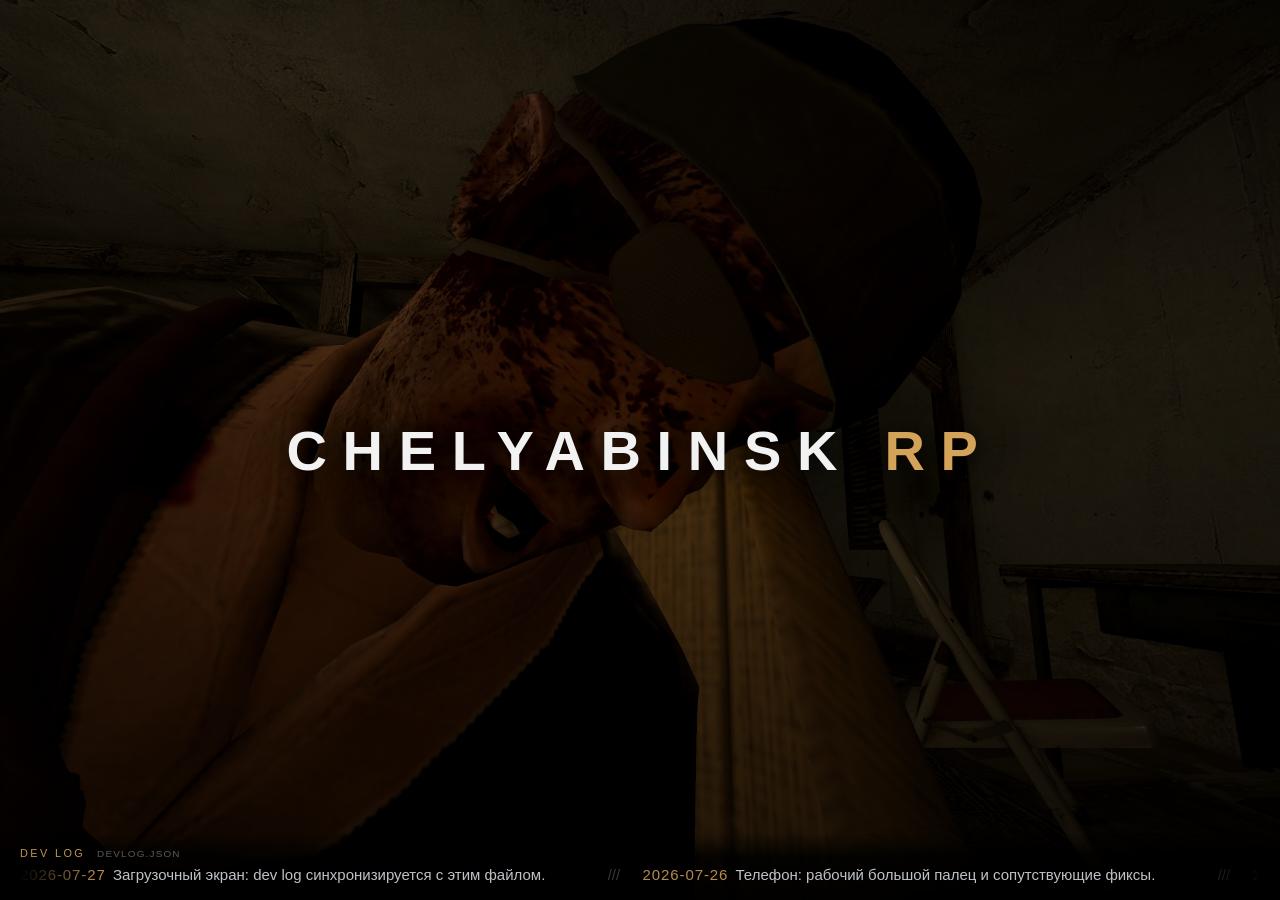
==== loading.html @ 8918dc1e "Add synced bottom dev log for loading screen" ====
<!DOCTYPE html>
<html lang="ru">
<head>
  <meta charset="UTF-8" />
  <meta name="viewport" content="width=device-width, initial-scale=1" />
  <title>Chelyabinsk RP</title>
  <style>
    * { margin: 0; padding: 0; box-sizing: border-box; }
    html, body {
      width: 100%;
      height: 100%;
      overflow: hidden;
      background: #000;
      user-select: none;
      -webkit-user-select: none;
      cursor: none;
      pointer-events: none;
    }
    a, button, input, textarea, select { display: none !important; }
    .loop {
      position: fixed;
      inset: 0;
      overflow: hidden;
      background: #000;
    }
    .loop img {
      position: absolute;
      inset: -6%;
      width: 112%;
      height: 112%;
      object-fit: cover;
      opacity: 0;
      transition: opacity 1.4s ease;
      animation: drift 24s ease-in-out infinite alternate;
      filter: brightness(0.72) contrast(1.06) saturate(0.9);
      pointer-events: none;
    }
    .loop img.on { opacity: 1; }
    @keyframes drift {
      from { transform: scale(1.05) translate(0, 0); }
      to { transform: scale(1.16) translate(-2%, -1.5%); }
    }
    .shade {
      position: fixed;
      inset: 0;
      pointer-events: none;
      background:
        radial-gradient(ellipse at center, rgba(0,0,0,0.15) 0%, rgba(0,0,0,0.55) 100%),
        linear-gradient(180deg, rgba(0,0,0,0.35), transparent 40%, rgba(0,0,0,0.4));
    }
    .title {
      position: fixed;
      left: 50%;
      top: 50%;
      transform: translate(-50%, -50%);
      z-index: 2;
      font-family: Arial, Helvetica, sans-serif;
      font-size: clamp(26px, 5vw, 56px);
      font-weight: 700;
      letter-spacing: 0.28em;
      color: rgba(255,255,255,0.95);
      text-transform: uppercase;
      text-align: center;
      text-shadow: 0 2px 28px rgba(0,0,0,0.85), 0 0 40px rgba(0,0,0,0.5);
      white-space: nowrap;
      pointer-events: none;
    }
    .title span { color: #d4a35a; }

    .egg {
      position: fixed;
      inset: 0;
      z-index: 10;
      display: none;
      background: #000;
      pointer-events: none;
    }
    .egg.show { display: block; }
    .egg img {
      position: absolute;
      left: 50%;
      top: 46%;
      transform: translate(-50%, -50%);
      width: min(72vw, 520px);
      height: auto;
      object-fit: contain;
      filter: none;
      animation: eggPulse 2.4s ease-in-out infinite;
    }
    @keyframes eggPulse {
      0%, 100% { opacity: 0.92; transform: translate(-50%, -50%) scale(1); }
      50% { opacity: 1; transform: translate(-50%, -50%) scale(1.03); }
    }
    .egg-caption {
      position: absolute;
      left: 50%;
      bottom: 14%;
      transform: translateX(-50%);
      width: 90%;
      text-align: center;
      font-family: Arial, Helvetica, sans-serif;
      font-size: clamp(16px, 3.2vw, 28px);
      font-weight: 700;
      letter-spacing: 0.08em;
      color: #fff;
      text-shadow: 0 2px 18px rgba(0,0,0,0.9);
    }

    .devlog {
      position: fixed;
      left: 0;
      right: 0;
      bottom: 0;
      z-index: 5;
      padding: 0.85rem 1.25rem 1rem;
      background: linear-gradient(180deg, transparent, rgba(0,0,0,0.82) 35%, rgba(0,0,0,0.92));
      pointer-events: none;
      opacity: 0;
      transition: opacity 0.6s ease;
    }
    .devlog.show { opacity: 1; }
    .devlog-head {
      display: flex;
      align-items: baseline;
      gap: 0.75rem;
      margin-bottom: 0.45rem;
      font-family: Arial, Helvetica, sans-serif;
      font-size: 0.68rem;
      letter-spacing: 0.22em;
      text-transform: uppercase;
      color: rgba(212, 163, 90, 0.9);
    }
    .devlog-head .sync {
      color: rgba(255,255,255,0.35);
      letter-spacing: 0.12em;
      font-size: 0.62rem;
    }
    .devlog-track {
      overflow: hidden;
      white-space: nowrap;
      mask-image: linear-gradient(90deg, transparent, #000 6%, #000 94%, transparent);
      -webkit-mask-image: linear-gradient(90deg, transparent, #000 6%, #000 94%, transparent);
    }
    .devlog-marquee {
      display: inline-block;
      white-space: nowrap;
      font-family: Arial, Helvetica, sans-serif;
      font-size: clamp(12px, 1.5vw, 15px);
      color: rgba(232, 237, 242, 0.82);
      animation: marquee 55s linear infinite;
    }
    .devlog-marquee .item {
      display: inline-block;
      margin-right: 2.5rem;
    }
    .devlog-marquee .date {
      color: rgba(212, 163, 90, 0.85);
      margin-right: 0.45rem;
      letter-spacing: 0.06em;
    }
    .devlog-marquee .sep {
      margin: 0 1.4rem;
      color: rgba(255,255,255,0.22);
    }
    @keyframes marquee {
      from { transform: translateX(0); }
      to { transform: translateX(-50%); }
    }
  </style>
</head>
<body>
  <div class="loop" id="loop">
    <img class="on" src="assets/bg/bg-01.jpg" alt="" draggable="false" />
    <img src="assets/bg/bg-02.jpg" alt="" draggable="false" />
    <img src="assets/bg/bg-03.jpg" alt="" draggable="false" />
    <img src="assets/bg/bg-04.jpg" alt="" draggable="false" />
    <img src="assets/bg/bg-05.jpg" alt="" draggable="false" />
    <img src="assets/bg/bg-06.jpg" alt="" draggable="false" />
    <img src="assets/bg/bg-07.jpg" alt="" draggable="false" />
    <img src="assets/bg/bg-08.jpg" alt="" draggable="false" />
    <img src="assets/bg/bg-09.jpg" alt="" draggable="false" />
    <img src="assets/bg/bg-10.jpg" alt="" draggable="false" />
    <img src="assets/bg/bg-11.jpg" alt="" draggable="false" />
    <img src="assets/bg/bg-12.jpg" alt="" draggable="false" />
  </div>
  <div class="shade" id="shade"></div>
  <div class="title" id="title">Chelyabinsk <span>RP</span></div>

  <div class="devlog" id="devlog">
    <div class="devlog-head">
      <span>Dev Log</span>
      <span class="sync" id="devlogSync">синхронизация…</span>
    </div>
    <div class="devlog-track">
      <div class="devlog-marquee" id="devlogMarquee"></div>
    </div>
  </div>

  <div class="egg" id="egg">
    <img src="assets/sanya.png" alt="" draggable="false" />
    <div class="egg-caption">Саня - Лох он же Xenon</div>
  </div>

  <script>
    (function () {
      var eggRoll = Math.random() < 0.01;
      if (eggRoll) {
        document.getElementById("egg").className = "egg show";
        document.getElementById("loop").style.display = "none";
        document.getElementById("shade").style.display = "none";
        document.getElementById("title").style.display = "none";
        document.getElementById("devlog").style.display = "none";
      } else {
        var imgs = document.querySelectorAll("#loop img");
        var i = 0;
        setInterval(function () {
          imgs[i].classList.remove("on");
          i = (i + 1) % imgs.length;
          imgs[i].classList.add("on");
        }, 6000);
        loadDevLog();
      }

      function esc(s) {
        return String(s || "")
          .replace(/&/g, "&amp;")
          .replace(/</g, "&lt;")
          .replace(/>/g, "&gt;")
          .replace(/"/g, "&quot;");
      }

      function renderEntries(entries, sourceLabel) {
        var el = document.getElementById("devlogMarquee");
        var sync = document.getElementById("devlogSync");
        var box = document.getElementById("devlog");
        if (!entries || !entries.length) {
          sync.textContent = "нет записей";
          return;
        }
        var html = "";
        for (var n = 0; n < 2; n++) {
          for (var j = 0; j < entries.length; j++) {
            var e = entries[j];
            html += '<span class="item"><span class="date">' + esc(e.date) + "</span>" + esc(e.text) + '</span><span class="sep">///</span>';
          }
        }
        el.innerHTML = html;
        sync.textContent = sourceLabel || "online";
        box.className = "devlog show";
      }

      function normalizeManual(data) {
        var out = [];
        var list = (data && data.entries) || [];
        for (var i = 0; i < list.length; i++) {
          if (!list[i] || !list[i].text) continue;
          out.push({ date: list[i].date || "", text: list[i].text });
        }
        return out;
      }

      function normalizeCommits(commits) {
        var out = [];
        for (var i = 0; i < (commits || []).length; i++) {
          var c = commits[i];
          if (!c || !c.commit) continue;
          var msg = (c.commit.message || "").split("\n")[0].trim();
          if (!msg) continue;
          if (/^merge /i.test(msg)) continue;
          var date = "";
          if (c.commit.author && c.commit.author.date) {
            date = String(c.commit.author.date).slice(0, 10);
          }
          out.push({ date: date, text: msg });
        }
        return out;
      }

      function mergeUnique(primary, secondary, max) {
        var seen = {};
        var out = [];
        function add(arr) {
          for (var i = 0; i < arr.length; i++) {
            var key = (arr[i].date + "|" + arr[i].text).toLowerCase();
            if (seen[key]) continue;
            seen[key] = 1;
            out.push(arr[i]);
            if (out.length >= max) return;
          }
        }
        add(primary);
        add(secondary);
        return out;
      }

      function loadDevLog() {
        var bust = "?t=" + Date.now();
        var manualP = fetch("devlog.json" + bust, { cache: "no-store" })
          .then(function (r) { return r.ok ? r.json() : null; })
          .catch(function () { return null; });

        var commitsP = fetch("https://api.github.com/repos/eutyuganov-droid/GAGAGA/commits?per_page=12", {
          headers: { Accept: "application/vnd.github+json" }
        })
          .then(function (r) { return r.ok ? r.json() : []; })
          .catch(function () { return []; });

        Promise.all([manualP, commitsP]).then(function (res) {
          var manual = normalizeManual(res[0]);
          var commits = normalizeCommits(res[1]);
          var merged = mergeUnique(manual, commits, 16);
          var label = "devlog.json";
          if (manual.length && commits.length) label = "devlog.json + github";
          else if (commits.length && !manual.length) label = "github commits";
          renderEntries(merged, label);
        });
      }

      document.addEventListener("contextmenu", function (e) { e.preventDefault(); }, true);
      document.addEventListener("click", function (e) { e.preventDefault(); e.stopPropagation(); }, true);
      document.addEventListener("mousedown", function (e) { e.preventDefault(); }, true);
      document.addEventListener("keydown", function (e) { e.preventDefault(); }, true);

      window.GameDetails = function () {};
      window.SetFilesTotal = function () {};
      window.SetFilesNeeded = function () {};
      window.DownloadingFile = function () {};
      window.SetStatusChanged = function () {};
    })();
  </script>
</body>
</html>
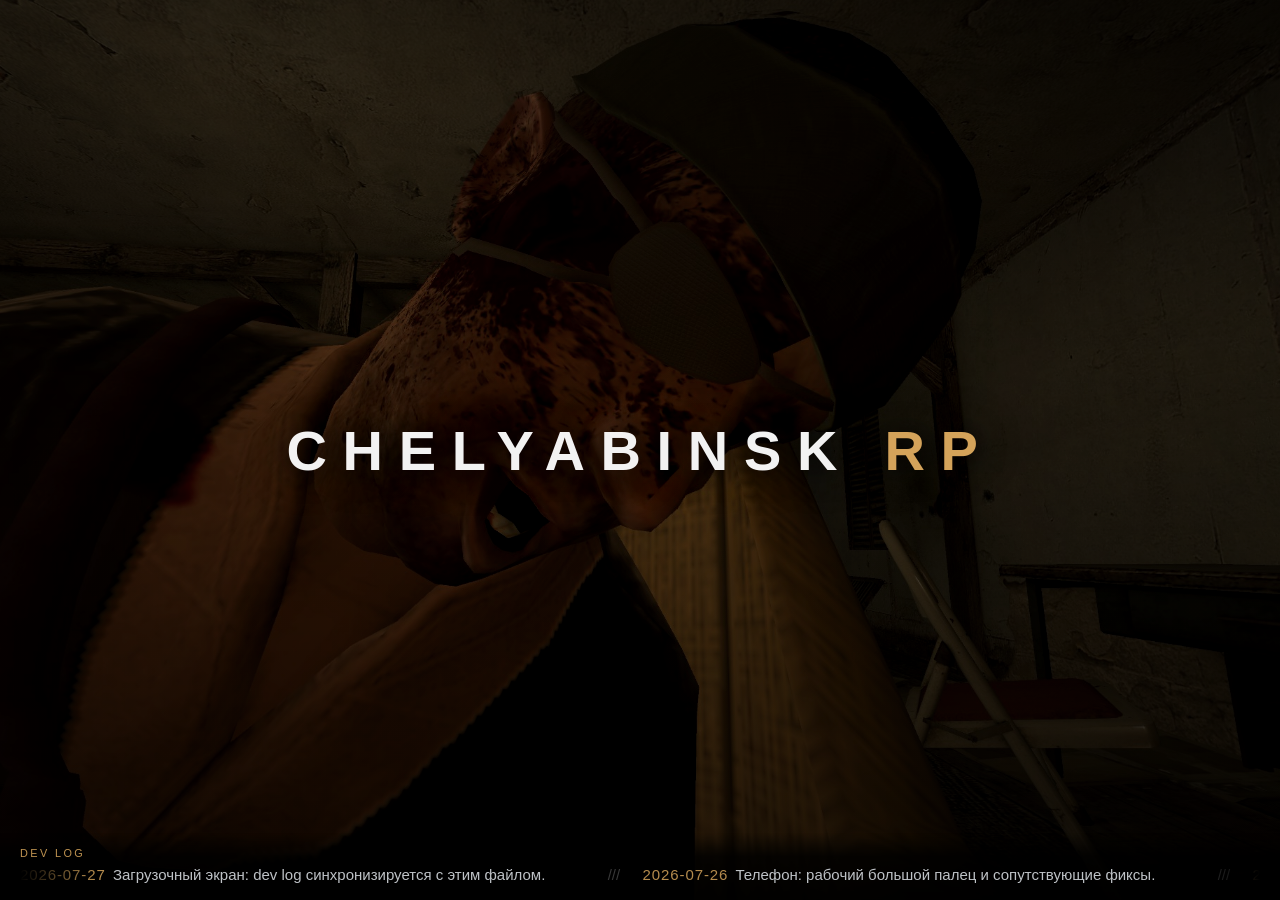
==== commit c37deb5d: "Hide dev log sync source label" ====
--- a/loading.html
+++ b/loading.html
@@ -129,11 +129,6 @@
       letter-spacing: 0.22em;
       text-transform: uppercase;
       color: rgba(212, 163, 90, 0.9);
-    }
-    .devlog-head .sync {
-      color: rgba(255,255,255,0.35);
-      letter-spacing: 0.12em;
-      font-size: 0.62rem;
     }
     .devlog-track {
       overflow: hidden;
@@ -189,7 +184,6 @@
   <div class="devlog" id="devlog">
     <div class="devlog-head">
       <span>Dev Log</span>
-      <span class="sync" id="devlogSync">синхронизация…</span>
     </div>
     <div class="devlog-track">
       <div class="devlog-marquee" id="devlogMarquee"></div>
@@ -229,14 +223,10 @@
           .replace(/"/g, "&quot;");
       }
 
-      function renderEntries(entries, sourceLabel) {
+      function renderEntries(entries) {
         var el = document.getElementById("devlogMarquee");
-        var sync = document.getElementById("devlogSync");
         var box = document.getElementById("devlog");
-        if (!entries || !entries.length) {
-          sync.textContent = "нет записей";
-          return;
-        }
+        if (!entries || !entries.length) return;
         var html = "";
         for (var n = 0; n < 2; n++) {
           for (var j = 0; j < entries.length; j++) {
@@ -245,7 +235,6 @@
           }
         }
         el.innerHTML = html;
-        sync.textContent = sourceLabel || "online";
         box.className = "devlog show";
       }
 
@@ -309,10 +298,7 @@
           var manual = normalizeManual(res[0]);
           var commits = normalizeCommits(res[1]);
           var merged = mergeUnique(manual, commits, 16);
-          var label = "devlog.json";
-          if (manual.length && commits.length) label = "devlog.json + github";
-          else if (commits.length && !manual.length) label = "github commits";
-          renderEntries(merged, label);
+          renderEntries(merged);
         });
       }
 
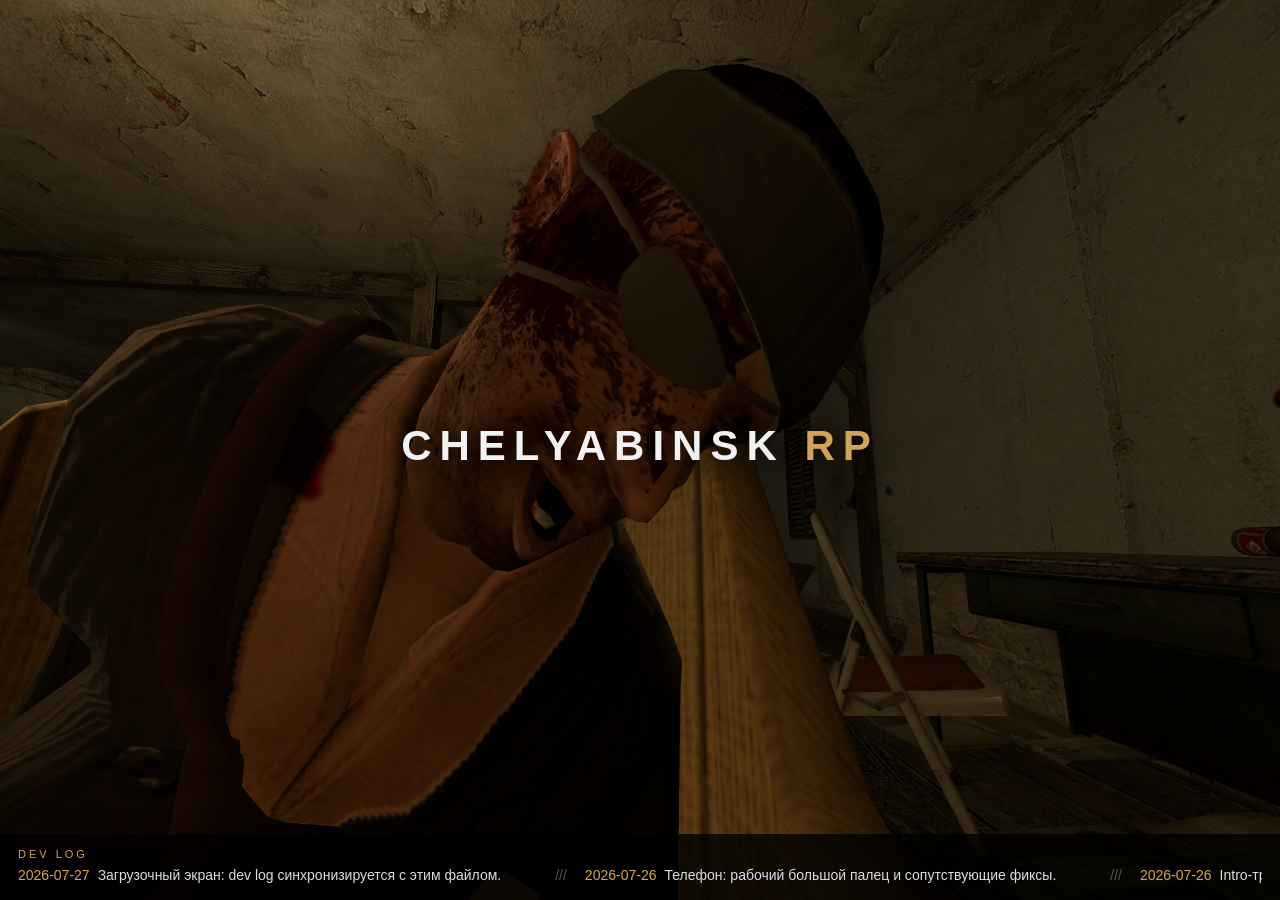
==== commit a39f8189: "Fix loading backgrounds for GMod browser compatibility" ====
--- a/loading.html
+++ b/loading.html
@@ -3,107 +3,91 @@
 <head>
   <meta charset="UTF-8" />
   <meta name="viewport" content="width=device-width, initial-scale=1" />
+  <base href="https://eutyuganov-droid.github.io/GAGAGA/" />
   <title>Chelyabinsk RP</title>
   <style>
-    * { margin: 0; padding: 0; box-sizing: border-box; }
+    * { margin: 0; padding: 0; }
     html, body {
       width: 100%;
       height: 100%;
       overflow: hidden;
       background: #000;
       user-select: none;
-      -webkit-user-select: none;
       cursor: none;
-      pointer-events: none;
-    }
-    a, button, input, textarea, select { display: none !important; }
+    }
     .loop {
       position: fixed;
-      inset: 0;
+      top: 0; left: 0; right: 0; bottom: 0;
       overflow: hidden;
       background: #000;
+      z-index: 0;
     }
     .loop img {
       position: absolute;
-      inset: -6%;
-      width: 112%;
-      height: 112%;
-      object-fit: cover;
+      top: 0;
+      left: 0;
+      width: 100%;
+      height: 100%;
+      border: 0;
       opacity: 0;
-      transition: opacity 1.4s ease;
-      animation: drift 24s ease-in-out infinite alternate;
-      filter: brightness(0.72) contrast(1.06) saturate(0.9);
-      pointer-events: none;
-    }
-    .loop img.on { opacity: 1; }
-    @keyframes drift {
-      from { transform: scale(1.05) translate(0, 0); }
-      to { transform: scale(1.16) translate(-2%, -1.5%); }
+      z-index: 1;
+    }
+    .loop img.on {
+      opacity: 1;
+      z-index: 2;
     }
     .shade {
       position: fixed;
-      inset: 0;
-      pointer-events: none;
-      background:
-        radial-gradient(ellipse at center, rgba(0,0,0,0.15) 0%, rgba(0,0,0,0.55) 100%),
-        linear-gradient(180deg, rgba(0,0,0,0.35), transparent 40%, rgba(0,0,0,0.4));
+      top: 0; left: 0; right: 0; bottom: 0;
+      z-index: 3;
+      background: rgba(0,0,0,0.35);
     }
     .title {
       position: fixed;
       left: 50%;
       top: 50%;
-      transform: translate(-50%, -50%);
-      z-index: 2;
-      font-family: Arial, Helvetica, sans-serif;
-      font-size: clamp(26px, 5vw, 56px);
+      margin-left: -280px;
+      margin-top: -28px;
+      width: 560px;
+      z-index: 4;
+      font-family: Arial, Helvetica, sans-serif;
+      font-size: 42px;
       font-weight: 700;
-      letter-spacing: 0.28em;
-      color: rgba(255,255,255,0.95);
+      letter-spacing: 8px;
+      color: #f2f2f2;
       text-transform: uppercase;
       text-align: center;
-      text-shadow: 0 2px 28px rgba(0,0,0,0.85), 0 0 40px rgba(0,0,0,0.5);
-      white-space: nowrap;
-      pointer-events: none;
+      text-shadow: 0 2px 24px #000;
     }
     .title span { color: #d4a35a; }
 
     .egg {
       position: fixed;
-      inset: 0;
-      z-index: 10;
+      top: 0; left: 0; right: 0; bottom: 0;
+      z-index: 20;
       display: none;
       background: #000;
-      pointer-events: none;
     }
     .egg.show { display: block; }
     .egg img {
       position: absolute;
       left: 50%;
-      top: 46%;
-      transform: translate(-50%, -50%);
-      width: min(72vw, 520px);
-      height: auto;
-      object-fit: contain;
-      filter: none;
-      animation: eggPulse 2.4s ease-in-out infinite;
-    }
-    @keyframes eggPulse {
-      0%, 100% { opacity: 0.92; transform: translate(-50%, -50%) scale(1); }
-      50% { opacity: 1; transform: translate(-50%, -50%) scale(1.03); }
+      top: 42%;
+      width: 420px;
+      margin-left: -210px;
+      margin-top: -210px;
     }
     .egg-caption {
       position: absolute;
-      left: 50%;
+      left: 0;
+      right: 0;
       bottom: 14%;
-      transform: translateX(-50%);
-      width: 90%;
       text-align: center;
       font-family: Arial, Helvetica, sans-serif;
-      font-size: clamp(16px, 3.2vw, 28px);
+      font-size: 24px;
       font-weight: 700;
-      letter-spacing: 0.08em;
       color: #fff;
-      text-shadow: 0 2px 18px rgba(0,0,0,0.9);
+      text-shadow: 0 2px 18px #000;
     }
 
     .devlog {
@@ -112,92 +96,76 @@
       right: 0;
       bottom: 0;
       z-index: 5;
-      padding: 0.85rem 1.25rem 1rem;
-      background: linear-gradient(180deg, transparent, rgba(0,0,0,0.82) 35%, rgba(0,0,0,0.92));
-      pointer-events: none;
-      opacity: 0;
-      transition: opacity 0.6s ease;
-    }
-    .devlog.show { opacity: 1; }
+      padding: 14px 18px 16px;
+      background: rgba(0,0,0,0.78);
+      display: none;
+    }
+    .devlog.show { display: block; }
     .devlog-head {
-      display: flex;
-      align-items: baseline;
-      gap: 0.75rem;
-      margin-bottom: 0.45rem;
-      font-family: Arial, Helvetica, sans-serif;
-      font-size: 0.68rem;
-      letter-spacing: 0.22em;
+      margin-bottom: 6px;
+      font-family: Arial, Helvetica, sans-serif;
+      font-size: 11px;
+      letter-spacing: 3px;
       text-transform: uppercase;
-      color: rgba(212, 163, 90, 0.9);
+      color: #d4a35a;
     }
     .devlog-track {
       overflow: hidden;
       white-space: nowrap;
-      mask-image: linear-gradient(90deg, transparent, #000 6%, #000 94%, transparent);
-      -webkit-mask-image: linear-gradient(90deg, transparent, #000 6%, #000 94%, transparent);
+      width: 100%;
     }
     .devlog-marquee {
       display: inline-block;
       white-space: nowrap;
       font-family: Arial, Helvetica, sans-serif;
-      font-size: clamp(12px, 1.5vw, 15px);
-      color: rgba(232, 237, 242, 0.82);
+      font-size: 14px;
+      color: #d8dde3;
       animation: marquee 55s linear infinite;
     }
-    .devlog-marquee .item {
-      display: inline-block;
-      margin-right: 2.5rem;
-    }
-    .devlog-marquee .date {
-      color: rgba(212, 163, 90, 0.85);
-      margin-right: 0.45rem;
-      letter-spacing: 0.06em;
-    }
-    .devlog-marquee .sep {
-      margin: 0 1.4rem;
-      color: rgba(255,255,255,0.22);
-    }
+    .devlog-marquee .item { display: inline-block; margin-right: 36px; }
+    .devlog-marquee .date { color: #d4a35a; margin-right: 8px; }
+    .devlog-marquee .sep { margin: 0 18px; color: #555; }
     @keyframes marquee {
-      from { transform: translateX(0); }
-      to { transform: translateX(-50%); }
+      from { margin-left: 0; }
+      to { margin-left: -50%; }
     }
   </style>
 </head>
 <body>
   <div class="loop" id="loop">
-    <img class="on" src="assets/bg/bg-01.jpg" alt="" draggable="false" />
-    <img src="assets/bg/bg-02.jpg" alt="" draggable="false" />
-    <img src="assets/bg/bg-03.jpg" alt="" draggable="false" />
-    <img src="assets/bg/bg-04.jpg" alt="" draggable="false" />
-    <img src="assets/bg/bg-05.jpg" alt="" draggable="false" />
-    <img src="assets/bg/bg-06.jpg" alt="" draggable="false" />
-    <img src="assets/bg/bg-07.jpg" alt="" draggable="false" />
-    <img src="assets/bg/bg-08.jpg" alt="" draggable="false" />
-    <img src="assets/bg/bg-09.jpg" alt="" draggable="false" />
-    <img src="assets/bg/bg-10.jpg" alt="" draggable="false" />
-    <img src="assets/bg/bg-11.jpg" alt="" draggable="false" />
-    <img src="assets/bg/bg-12.jpg" alt="" draggable="false" />
+    <img class="on" id="bg0" src="https://eutyuganov-droid.github.io/GAGAGA/assets/bg/bg-01.jpg" alt="" />
+    <img id="bg1" src="https://eutyuganov-droid.github.io/GAGAGA/assets/bg/bg-02.jpg" alt="" />
+    <img id="bg2" src="https://eutyuganov-droid.github.io/GAGAGA/assets/bg/bg-03.jpg" alt="" />
+    <img id="bg3" src="https://eutyuganov-droid.github.io/GAGAGA/assets/bg/bg-04.jpg" alt="" />
+    <img id="bg4" src="https://eutyuganov-droid.github.io/GAGAGA/assets/bg/bg-05.jpg" alt="" />
+    <img id="bg5" src="https://eutyuganov-droid.github.io/GAGAGA/assets/bg/bg-06.jpg" alt="" />
+    <img id="bg6" src="https://eutyuganov-droid.github.io/GAGAGA/assets/bg/bg-07.jpg" alt="" />
+    <img id="bg7" src="https://eutyuganov-droid.github.io/GAGAGA/assets/bg/bg-08.jpg" alt="" />
+    <img id="bg8" src="https://eutyuganov-droid.github.io/GAGAGA/assets/bg/bg-09.jpg" alt="" />
+    <img id="bg9" src="https://eutyuganov-droid.github.io/GAGAGA/assets/bg/bg-10.jpg" alt="" />
+    <img id="bg10" src="https://eutyuganov-droid.github.io/GAGAGA/assets/bg/bg-11.jpg" alt="" />
+    <img id="bg11" src="https://eutyuganov-droid.github.io/GAGAGA/assets/bg/bg-12.jpg" alt="" />
   </div>
   <div class="shade" id="shade"></div>
   <div class="title" id="title">Chelyabinsk <span>RP</span></div>
 
   <div class="devlog" id="devlog">
-    <div class="devlog-head">
-      <span>Dev Log</span>
-    </div>
+    <div class="devlog-head">Dev Log</div>
     <div class="devlog-track">
       <div class="devlog-marquee" id="devlogMarquee"></div>
     </div>
   </div>
 
   <div class="egg" id="egg">
-    <img src="assets/sanya.png" alt="" draggable="false" />
+    <img src="https://eutyuganov-droid.github.io/GAGAGA/assets/sanya.png" alt="" />
     <div class="egg-caption">Саня - Лох он же Xenon</div>
   </div>
 
   <script>
     (function () {
+      var BASE = "https://eutyuganov-droid.github.io/GAGAGA/";
       var eggRoll = Math.random() < 0.01;
+
       if (eggRoll) {
         document.getElementById("egg").className = "egg show";
         document.getElementById("loop").style.display = "none";
@@ -205,12 +173,16 @@
         document.getElementById("title").style.display = "none";
         document.getElementById("devlog").style.display = "none";
       } else {
-        var imgs = document.querySelectorAll("#loop img");
+        var imgs = document.getElementById("loop").getElementsByTagName("img");
         var i = 0;
+        // force first visible even if CSS class fails
+        imgs[0].style.opacity = "1";
         setInterval(function () {
-          imgs[i].classList.remove("on");
+          imgs[i].className = "";
+          imgs[i].style.opacity = "0";
           i = (i + 1) % imgs.length;
-          imgs[i].classList.add("on");
+          imgs[i].className = "on";
+          imgs[i].style.opacity = "1";
         }, 6000);
         loadDevLog();
       }
@@ -228,9 +200,10 @@
         var box = document.getElementById("devlog");
         if (!entries || !entries.length) return;
         var html = "";
-        for (var n = 0; n < 2; n++) {
-          for (var j = 0; j < entries.length; j++) {
-            var e = entries[j];
+        var n, j, e;
+        for (n = 0; n < 2; n++) {
+          for (j = 0; j < entries.length; j++) {
+            e = entries[j];
             html += '<span class="item"><span class="date">' + esc(e.date) + "</span>" + esc(e.text) + '</span><span class="sep">///</span>';
           }
         }
@@ -241,7 +214,8 @@
       function normalizeManual(data) {
         var out = [];
         var list = (data && data.entries) || [];
-        for (var i = 0; i < list.length; i++) {
+        var i;
+        for (i = 0; i < list.length; i++) {
           if (!list[i] || !list[i].text) continue;
           out.push({ date: list[i].date || "", text: list[i].text });
         }
@@ -250,16 +224,15 @@
 
       function normalizeCommits(commits) {
         var out = [];
-        for (var i = 0; i < (commits || []).length; i++) {
-          var c = commits[i];
+        var i, c, msg, date;
+        for (i = 0; i < (commits || []).length; i++) {
+          c = commits[i];
           if (!c || !c.commit) continue;
-          var msg = (c.commit.message || "").split("\n")[0].trim();
+          msg = (c.commit.message || "").split("\n")[0].trim();
           if (!msg) continue;
           if (/^merge /i.test(msg)) continue;
-          var date = "";
-          if (c.commit.author && c.commit.author.date) {
-            date = String(c.commit.author.date).slice(0, 10);
-          }
+          date = "";
+          if (c.commit.author && c.commit.author.date) date = String(c.commit.author.date).slice(0, 10);
           out.push({ date: date, text: msg });
         }
         return out;
@@ -269,8 +242,9 @@
         var seen = {};
         var out = [];
         function add(arr) {
-          for (var i = 0; i < arr.length; i++) {
-            var key = (arr[i].date + "|" + arr[i].text).toLowerCase();
+          var i, key;
+          for (i = 0; i < arr.length; i++) {
+            key = (arr[i].date + "|" + arr[i].text).toLowerCase();
             if (seen[key]) continue;
             seen[key] = 1;
             out.push(arr[i]);
@@ -283,29 +257,17 @@
       }
 
       function loadDevLog() {
-        var bust = "?t=" + Date.now();
-        var manualP = fetch("devlog.json" + bust, { cache: "no-store" })
+        var bust = "?t=" + (new Date()).getTime();
+        var manualP = fetch(BASE + "devlog.json" + bust)
           .then(function (r) { return r.ok ? r.json() : null; })
           .catch(function () { return null; });
-
-        var commitsP = fetch("https://api.github.com/repos/eutyuganov-droid/GAGAGA/commits?per_page=12", {
-          headers: { Accept: "application/vnd.github+json" }
-        })
+        var commitsP = fetch("https://api.github.com/repos/eutyuganov-droid/GAGAGA/commits?per_page=12")
           .then(function (r) { return r.ok ? r.json() : []; })
           .catch(function () { return []; });
-
         Promise.all([manualP, commitsP]).then(function (res) {
-          var manual = normalizeManual(res[0]);
-          var commits = normalizeCommits(res[1]);
-          var merged = mergeUnique(manual, commits, 16);
-          renderEntries(merged);
+          renderEntries(mergeUnique(normalizeManual(res[0]), normalizeCommits(res[1]), 16));
         });
       }
-
-      document.addEventListener("contextmenu", function (e) { e.preventDefault(); }, true);
-      document.addEventListener("click", function (e) { e.preventDefault(); e.stopPropagation(); }, true);
-      document.addEventListener("mousedown", function (e) { e.preventDefault(); }, true);
-      document.addEventListener("keydown", function (e) { e.preventDefault(); }, true);
 
       window.GameDetails = function () {};
       window.SetFilesTotal = function () {};
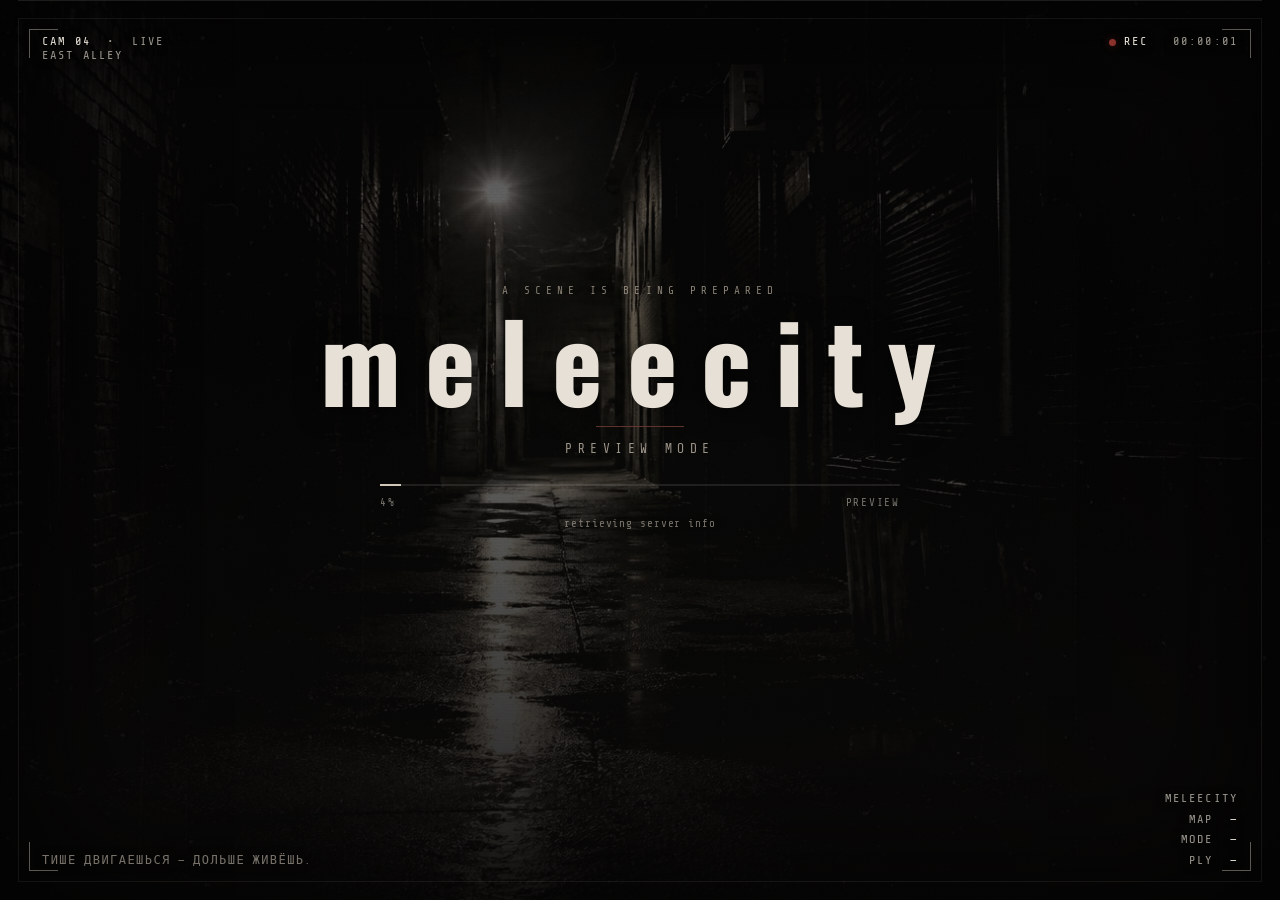
==== commit 95f51214: "Replace Chelyabinsk RP pages with a muted Manhunt-style meleecity loading screen." ====
--- a/loading.html
+++ b/loading.html
@@ -1,279 +1,550 @@
 <!DOCTYPE html>
 <html lang="ru">
 <head>
-  <meta charset="UTF-8" />
-  <meta name="viewport" content="width=device-width, initial-scale=1" />
-  <base href="https://eutyuganov-droid.github.io/GAGAGA/" />
-  <title>Chelyabinsk RP</title>
+  <meta charset="utf-8">
+  <meta name="viewport" content="width=device-width, initial-scale=1">
+  <title>meleecity</title>
   <style>
-    * { margin: 0; padding: 0; }
+    @font-face {
+      font-family: "Oswald";
+      src: url("assets/fonts/oswald-500.woff2") format("woff2");
+      font-weight: 500;
+      font-style: normal;
+      font-display: swap;
+    }
+    @font-face {
+      font-family: "Oswald";
+      src: url("assets/fonts/oswald-700.woff2") format("woff2");
+      font-weight: 700;
+      font-style: normal;
+      font-display: swap;
+    }
+    @font-face {
+      font-family: "Share Tech Mono";
+      src: url("assets/fonts/share-tech-mono.woff2") format("woff2");
+      font-weight: 400;
+      font-style: normal;
+      font-display: swap;
+    }
+
     html, body {
       width: 100%;
       height: 100%;
+      margin: 0;
       overflow: hidden;
-      background: #000;
+      background: #070706;
+      color: #d6cec3;
+      font-family: "Share Tech Mono", Consolas, monospace;
       user-select: none;
-      cursor: none;
-    }
-    .loop {
+      cursor: default;
+    }
+
+    .stage {
       position: fixed;
-      top: 0; left: 0; right: 0; bottom: 0;
+      inset: 0;
       overflow: hidden;
-      background: #000;
-      z-index: 0;
-    }
-    .loop img {
+      background: #070706;
+    }
+
+    .stage.is-glitch {
+      transform: translate(2px, -1px);
+    }
+
+    .slide {
       position: absolute;
-      top: 0;
-      left: 0;
-      width: 100%;
+      inset: -4%;
+      width: 108%;
+      height: 108%;
+      background-size: cover;
+      background-position: center;
+      opacity: 0;
+      filter: grayscale(0.38) contrast(1.12) brightness(0.52) saturate(0.55);
+      transform: scale(1.04);
+      transition: opacity 1.8s ease;
+    }
+
+    .slide.is-on {
+      opacity: 1;
+      animation: ken 22s ease-in-out infinite alternate;
+    }
+
+    @keyframes ken {
+      from { transform: scale(1.04) translate(0, 0); }
+      to { transform: scale(1.12) translate(-1.4%, -0.8%); }
+    }
+
+    .grade,
+    .concrete,
+    .grain,
+    .scratches,
+    .scan,
+    .vignette,
+    .frame {
+      position: absolute;
+      inset: 0;
+      pointer-events: none;
+    }
+
+    .grade {
+      background:
+        linear-gradient(180deg, rgba(8, 7, 6, 0.42) 0%, rgba(8, 7, 6, 0.08) 38%, rgba(8, 7, 6, 0.78) 100%),
+        linear-gradient(90deg, rgba(10, 9, 8, 0.35) 0%, transparent 22%, transparent 78%, rgba(10, 9, 8, 0.35) 100%),
+        radial-gradient(ellipse at center, rgba(48, 58, 44, 0.08), transparent 58%);
+      z-index: 2;
+    }
+
+    .concrete {
+      z-index: 3;
+      background: url("assets/fx/concrete.jpg") center / cover no-repeat;
+      opacity: 0.14;
+      mix-blend-mode: multiply;
+    }
+
+    .grain {
+      z-index: 4;
+      background: url("assets/fx/grain.jpg") repeat;
+      background-size: 380px 380px;
+      opacity: 0.16;
+      mix-blend-mode: overlay;
+      animation: grain 0.32s steps(2) infinite;
+    }
+
+    .scratches {
+      z-index: 5;
+      background: url("assets/fx/scratches.jpg") center / cover no-repeat;
+      opacity: 0.11;
+      mix-blend-mode: screen;
+    }
+
+    .scan {
+      z-index: 6;
+      background: repeating-linear-gradient(
+        to bottom,
+        rgba(0, 0, 0, 0) 0,
+        rgba(0, 0, 0, 0) 2px,
+        rgba(0, 0, 0, 0.16) 3px
+      );
+      opacity: 0.28;
+    }
+
+    .vignette {
+      z-index: 7;
+      box-shadow: inset 0 0 140px 36px rgba(0, 0, 0, 0.72);
+    }
+
+    .frame {
+      z-index: 8;
+      border: 1px solid rgba(210, 200, 185, 0.08);
+      margin: 18px;
+      width: auto;
+      height: auto;
+    }
+
+    .frame:before,
+    .frame:after,
+    .corners:before,
+    .corners:after {
+      content: "";
+      position: absolute;
+      width: 28px;
+      height: 28px;
+      border-color: rgba(214, 206, 195, 0.42);
+      border-style: solid;
+    }
+
+    .frame:before { top: 10px; left: 10px; border-width: 1px 0 0 1px; }
+    .frame:after { top: 10px; right: 10px; border-width: 1px 1px 0 0; }
+    .corners:before { bottom: 10px; left: 10px; border-width: 0 0 1px 1px; }
+    .corners:after { bottom: 10px; right: 10px; border-width: 0 1px 1px 0; }
+
+    .corners {
+      position: absolute;
+      inset: 0;
+      pointer-events: none;
+    }
+
+    .sweep {
+      position: absolute;
+      left: 18px;
+      right: 18px;
+      height: 1px;
+      background: rgba(214, 206, 195, 0.12);
+      z-index: 9;
+      pointer-events: none;
+      animation: sweep 7.5s linear infinite;
+    }
+
+    @keyframes sweep {
+      from { top: 18px; opacity: 0; }
+      8% { opacity: 0.55; }
+      92% { opacity: 0.18; }
+      to { top: calc(100% - 18px); opacity: 0; }
+    }
+
+    @keyframes grain {
+      from { background-position: 0 0; }
+      to { background-position: 12px -8px; }
+    }
+
+    .hud {
+      position: relative;
+      z-index: 12;
       height: 100%;
-      border: 0;
-      opacity: 0;
-      z-index: 1;
-    }
-    .loop img.on {
-      opacity: 1;
-      z-index: 2;
-    }
-    .shade {
-      position: fixed;
-      top: 0; left: 0; right: 0; bottom: 0;
-      z-index: 3;
-      background: rgba(0,0,0,0.35);
-    }
+      box-sizing: border-box;
+      padding: 34px 42px 30px;
+      display: flex;
+      flex-direction: column;
+      justify-content: space-between;
+    }
+
+    .top,
+    .bottom {
+      display: flex;
+      justify-content: space-between;
+      align-items: flex-start;
+      gap: 24px;
+    }
+
+    .cam-id,
+    .rec,
+    .meta,
+    .file,
+    .hint,
+    .status {
+      font-size: 12px;
+      letter-spacing: 0.18em;
+      text-transform: uppercase;
+      color: rgba(214, 206, 195, 0.72);
+      text-shadow: 0 1px 10px rgba(0, 0, 0, 0.85);
+    }
+
+    .cam-id strong,
+    .rec strong {
+      color: #ece6dc;
+      font-weight: 400;
+    }
+
+    .dot {
+      display: inline-block;
+      width: 7px;
+      height: 7px;
+      margin-right: 8px;
+      border-radius: 50%;
+      background: #8b322c;
+      box-shadow: 0 0 8px rgba(139, 50, 44, 0.45);
+      animation: pulse 1.8s ease-in-out infinite;
+      vertical-align: middle;
+    }
+
+    @keyframes pulse {
+      0%, 100% { opacity: 0.45; }
+      50% { opacity: 1; }
+    }
+
+    .center {
+      text-align: center;
+      margin-top: -4vh;
+    }
+
+    .kicker {
+      font-size: 11px;
+      letter-spacing: 0.46em;
+      text-transform: uppercase;
+      color: rgba(168, 158, 144, 0.8);
+      margin-bottom: 14px;
+    }
+
     .title {
-      position: fixed;
-      left: 50%;
-      top: 50%;
-      margin-left: -280px;
-      margin-top: -28px;
-      width: 560px;
-      z-index: 4;
-      font-family: Arial, Helvetica, sans-serif;
-      font-size: 42px;
+      font-family: "Oswald", "Arial Narrow", Arial, sans-serif;
       font-weight: 700;
-      letter-spacing: 8px;
-      color: #f2f2f2;
+      font-size: clamp(48px, 8.4vw, 118px);
+      line-height: 0.9;
+      letter-spacing: 0.22em;
+      text-transform: lowercase;
+      color: #e7e0d6;
+      text-shadow: 0 2px 28px rgba(0, 0, 0, 0.7);
+      margin: 0;
+    }
+
+    .rule {
+      width: 88px;
+      height: 1px;
+      margin: 18px auto 14px;
+      background: #6e3a34;
+      opacity: 0.85;
+    }
+
+    .sub {
+      font-size: 13px;
+      letter-spacing: 0.42em;
       text-transform: uppercase;
-      text-align: center;
-      text-shadow: 0 2px 24px #000;
-    }
-    .title span { color: #d4a35a; }
-
-    .egg {
-      position: fixed;
-      top: 0; left: 0; right: 0; bottom: 0;
-      z-index: 20;
-      display: none;
-      background: #000;
-    }
-    .egg.show { display: block; }
-    .egg img {
-      position: absolute;
-      left: 50%;
-      top: 42%;
-      width: 420px;
-      margin-left: -210px;
-      margin-top: -210px;
-    }
-    .egg-caption {
-      position: absolute;
-      left: 0;
-      right: 0;
-      bottom: 14%;
-      text-align: center;
-      font-family: Arial, Helvetica, sans-serif;
-      font-size: 24px;
-      font-weight: 700;
-      color: #fff;
-      text-shadow: 0 2px 18px #000;
-    }
-
-    .devlog {
-      position: fixed;
-      left: 0;
-      right: 0;
-      bottom: 0;
-      z-index: 5;
-      padding: 14px 18px 16px;
-      background: rgba(0,0,0,0.78);
-      display: none;
-    }
-    .devlog.show { display: block; }
-    .devlog-head {
-      margin-bottom: 6px;
-      font-family: Arial, Helvetica, sans-serif;
+      color: rgba(196, 186, 172, 0.78);
+    }
+
+    .load {
+      width: min(520px, 72vw);
+      margin: 28px auto 0;
+    }
+
+    .bar {
+      height: 2px;
+      background: rgba(214, 206, 195, 0.12);
+      overflow: hidden;
+    }
+
+    .bar > span {
+      display: block;
+      height: 100%;
+      width: 0;
+      background: #cfc6b8;
+      box-shadow: 0 0 12px rgba(207, 198, 184, 0.25);
+      transition: width 0.35s linear;
+    }
+
+    .load-row {
+      display: flex;
+      justify-content: space-between;
+      margin-top: 10px;
       font-size: 11px;
-      letter-spacing: 3px;
+      letter-spacing: 0.16em;
       text-transform: uppercase;
-      color: #d4a35a;
-    }
-    .devlog-track {
+      color: rgba(214, 206, 195, 0.55);
+    }
+
+    .file {
+      margin-top: 8px;
+      font-size: 11px;
+      letter-spacing: 0.08em;
+      text-transform: none;
+      color: rgba(168, 160, 148, 0.7);
+      white-space: nowrap;
       overflow: hidden;
-      white-space: nowrap;
-      width: 100%;
-    }
-    .devlog-marquee {
-      display: inline-block;
-      white-space: nowrap;
-      font-family: Arial, Helvetica, sans-serif;
-      font-size: 14px;
-      color: #d8dde3;
-      animation: marquee 55s linear infinite;
-    }
-    .devlog-marquee .item { display: inline-block; margin-right: 36px; }
-    .devlog-marquee .date { color: #d4a35a; margin-right: 8px; }
-    .devlog-marquee .sep { margin: 0 18px; color: #555; }
-    @keyframes marquee {
-      from { margin-left: 0; }
-      to { margin-left: -50%; }
+      text-overflow: ellipsis;
+    }
+
+    .bottom {
+      align-items: flex-end;
+    }
+
+    .hint {
+      max-width: 46%;
+      color: rgba(168, 160, 148, 0.7);
+      line-height: 1.55;
+      letter-spacing: 0.12em;
+    }
+
+    .meta {
+      text-align: right;
+      line-height: 1.7;
+    }
+
+    .meta b {
+      color: #ece6dc;
+      font-weight: 400;
+    }
+
+    @media (max-width: 720px) {
+      .hud { padding: 22px 18px; }
+      .title { letter-spacing: 0.12em; }
+      .hint { display: none; }
     }
   </style>
 </head>
 <body>
-  <div class="loop" id="loop">
-    <img class="on" id="bg0" src="https://eutyuganov-droid.github.io/GAGAGA/assets/bg/bg-01.jpg" alt="" />
-    <img id="bg1" src="https://eutyuganov-droid.github.io/GAGAGA/assets/bg/bg-02.jpg" alt="" />
-    <img id="bg2" src="https://eutyuganov-droid.github.io/GAGAGA/assets/bg/bg-03.jpg" alt="" />
-    <img id="bg3" src="https://eutyuganov-droid.github.io/GAGAGA/assets/bg/bg-04.jpg" alt="" />
-    <img id="bg4" src="https://eutyuganov-droid.github.io/GAGAGA/assets/bg/bg-05.jpg" alt="" />
-    <img id="bg5" src="https://eutyuganov-droid.github.io/GAGAGA/assets/bg/bg-06.jpg" alt="" />
-    <img id="bg6" src="https://eutyuganov-droid.github.io/GAGAGA/assets/bg/bg-07.jpg" alt="" />
-    <img id="bg7" src="https://eutyuganov-droid.github.io/GAGAGA/assets/bg/bg-08.jpg" alt="" />
-    <img id="bg8" src="https://eutyuganov-droid.github.io/GAGAGA/assets/bg/bg-09.jpg" alt="" />
-    <img id="bg9" src="https://eutyuganov-droid.github.io/GAGAGA/assets/bg/bg-10.jpg" alt="" />
-    <img id="bg10" src="https://eutyuganov-droid.github.io/GAGAGA/assets/bg/bg-11.jpg" alt="" />
-    <img id="bg11" src="https://eutyuganov-droid.github.io/GAGAGA/assets/bg/bg-12.jpg" alt="" />
+  <div class="stage" id="stage">
+    <div id="slides"></div>
+    <div class="grade"></div>
+    <div class="concrete"></div>
+    <div class="grain"></div>
+    <div class="scratches"></div>
+    <div class="scan"></div>
+    <div class="vignette"></div>
+    <div class="frame">
+      <div class="corners"></div>
+    </div>
+    <div class="sweep"></div>
   </div>
-  <div class="shade" id="shade"></div>
-  <div class="title" id="title">Chelyabinsk <span>RP</span></div>
-
-  <div class="devlog" id="devlog">
-    <div class="devlog-head">Dev Log</div>
-    <div class="devlog-track">
-      <div class="devlog-marquee" id="devlogMarquee"></div>
+
+  <div class="hud">
+    <div class="top">
+      <div class="cam-id">
+        <strong id="cam">CAM 04</strong> &nbsp;•&nbsp; LIVE<br>
+        <span id="zone">EAST ALLEY</span>
+      </div>
+      <div class="rec">
+        <span class="dot"></span><strong>REC</strong>
+        &nbsp;&nbsp;<span id="clock">00:00:00</span>
+      </div>
+    </div>
+
+    <div class="center">
+      <div class="kicker" id="kicker">a scene is being prepared</div>
+      <h1 class="title">meleecity</h1>
+      <div class="rule"></div>
+      <div class="sub" id="status">waiting for server</div>
+      <div class="load">
+        <div class="bar"><span id="fill"></span></div>
+        <div class="load-row">
+          <span id="pct">0%</span>
+          <span id="left">—</span>
+        </div>
+        <div class="file" id="file">retrieving server info</div>
+      </div>
+    </div>
+
+    <div class="bottom">
+      <div class="hint" id="hint">Тише двигаешься — дольше живёшь.</div>
+      <div class="meta">
+        <div id="server">meleecity</div>
+        <div>MAP &nbsp;<b id="map">—</b></div>
+        <div>MODE &nbsp;<b id="mode">—</b></div>
+        <div>PLY &nbsp;<b id="ply">—</b></div>
+      </div>
     </div>
   </div>
 
-  <div class="egg" id="egg">
-    <img src="https://eutyuganov-droid.github.io/GAGAGA/assets/sanya.png" alt="" />
-    <div class="egg-caption">Саня - Лох он же Xenon</div>
-  </div>
-
   <script>
     (function () {
-      var BASE = "https://eutyuganov-droid.github.io/GAGAGA/";
-      var eggRoll = Math.random() < 0.01;
-
-      if (eggRoll) {
-        document.getElementById("egg").className = "egg show";
-        document.getElementById("loop").style.display = "none";
-        document.getElementById("shade").style.display = "none";
-        document.getElementById("title").style.display = "none";
-        document.getElementById("devlog").style.display = "none";
-      } else {
-        var imgs = document.getElementById("loop").getElementsByTagName("img");
-        var i = 0;
-        // force first visible even if CSS class fails
-        imgs[0].style.opacity = "1";
-        setInterval(function () {
-          imgs[i].className = "";
-          imgs[i].style.opacity = "0";
-          i = (i + 1) % imgs.length;
-          imgs[i].className = "on";
-          imgs[i].style.opacity = "1";
-        }, 6000);
-        loadDevLog();
+      var SCENES = [
+        { src: "assets/bg/01-alley.jpg", cam: "CAM 04", zone: "EAST ALLEY" },
+        { src: "assets/bg/02-warehouse.jpg", cam: "CAM 11", zone: "LOADING BAY" },
+        { src: "assets/bg/03-garage.jpg", cam: "CAM 02", zone: "SUBLEVEL B" },
+        { src: "assets/bg/04-underpass.jpg", cam: "CAM 09", zone: "SERVICE TUNNEL" },
+        { src: "assets/bg/05-fence.jpg", cam: "CAM 07", zone: "YARD PERIMETER" },
+        { src: "assets/bg/06-corridor.jpg", cam: "CAM 15", zone: "BLOCK C" }
+      ];
+
+      var HINTS = [
+        "Тише двигаешься — дольше живёшь.",
+        "Не стой на свету.",
+        "Удар сзади закрывает сцену.",
+        "Камера уже пишет.",
+        "Stay in the dark.",
+        "Холодное оружие. Близко. Грязно.",
+        "Не шуми, пока не надо."
+      ];
+
+      var slidesEl = document.getElementById("slides");
+      var nodes = [];
+      var i, n;
+
+      for (i = 0; i < SCENES.length; i++) {
+        n = document.createElement("div");
+        n.className = "slide";
+        n.style.backgroundImage = "url('" + SCENES[i].src + "')";
+        slidesEl.appendChild(n);
+        nodes.push(n);
       }
 
-      function esc(s) {
-        return String(s || "")
-          .replace(/&/g, "&amp;")
-          .replace(/</g, "&lt;")
-          .replace(/>/g, "&gt;")
-          .replace(/"/g, "&quot;");
+      var idx = 0;
+      nodes[0].className = "slide is-on";
+      document.getElementById("cam").innerHTML = SCENES[0].cam;
+      document.getElementById("zone").innerHTML = SCENES[0].zone;
+
+      setInterval(function () {
+        nodes[idx].className = "slide";
+        idx = (idx + 1) % nodes.length;
+        nodes[idx].className = "slide is-on";
+        document.getElementById("cam").innerHTML = SCENES[idx].cam;
+        document.getElementById("zone").innerHTML = SCENES[idx].zone;
+      }, 7000);
+
+      var hintI = 0;
+      setInterval(function () {
+        hintI = (hintI + 1) % HINTS.length;
+        document.getElementById("hint").innerHTML = HINTS[hintI];
+      }, 9000);
+
+      var t0 = new Date();
+      setInterval(function () {
+        var d = new Date() - t0;
+        var s = Math.floor(d / 1000);
+        var hh = pad(Math.floor(s / 3600));
+        var mm = pad(Math.floor((s % 3600) / 60));
+        var ss = pad(s % 60);
+        document.getElementById("clock").innerHTML = hh + ":" + mm + ":" + ss;
+      }, 250);
+
+      var stage = document.getElementById("stage");
+      setInterval(function () {
+        if (Math.random() > 0.35) return;
+        stage.className = "stage is-glitch";
+        setTimeout(function () { stage.className = "stage"; }, 70);
+      }, 11000);
+
+      var total = 0;
+      var needed = 0;
+      var gotDetails = false;
+
+      function pad(v) {
+        return (v < 10 ? "0" : "") + v;
       }
 
-      function renderEntries(entries) {
-        var el = document.getElementById("devlogMarquee");
-        var box = document.getElementById("devlog");
-        if (!entries || !entries.length) return;
-        var html = "";
-        var n, j, e;
-        for (n = 0; n < 2; n++) {
-          for (j = 0; j < entries.length; j++) {
-            e = entries[j];
-            html += '<span class="item"><span class="date">' + esc(e.date) + "</span>" + esc(e.text) + '</span><span class="sep">///</span>';
-          }
-        }
-        el.innerHTML = html;
-        box.className = "devlog show";
+      function clip(s, n) {
+        s = String(s || "");
+        if (s.length <= n) return s;
+        return "…" + s.slice(-n);
       }
 
-      function normalizeManual(data) {
-        var out = [];
-        var list = (data && data.entries) || [];
-        var i;
-        for (i = 0; i < list.length; i++) {
-          if (!list[i] || !list[i].text) continue;
-          out.push({ date: list[i].date || "", text: list[i].text });
-        }
-        return out;
+      function setProgress() {
+        var pct = 0;
+        if (total > 0) pct = Math.max(0, Math.min(100, Math.round(((total - needed) / total) * 100)));
+        document.getElementById("fill").style.width = pct + "%";
+        document.getElementById("pct").innerHTML = pct + "%";
+        if (total > 0) document.getElementById("left").innerHTML = needed + " files left";
       }
 
-      function normalizeCommits(commits) {
-        var out = [];
-        var i, c, msg, date;
-        for (i = 0; i < (commits || []).length; i++) {
-          c = commits[i];
-          if (!c || !c.commit) continue;
-          msg = (c.commit.message || "").split("\n")[0].trim();
-          if (!msg) continue;
-          if (/^merge /i.test(msg)) continue;
-          date = "";
-          if (c.commit.author && c.commit.author.date) date = String(c.commit.author.date).slice(0, 10);
-          out.push({ date: date, text: msg });
-        }
-        return out;
+      function q(name) {
+        var m = location.search.match(new RegExp("[?&]" + name + "=([^&]*)", "i"));
+        return m ? decodeURIComponent(m[1].replace(/\+/g, " ")) : "";
       }
 
-      function mergeUnique(primary, secondary, max) {
-        var seen = {};
-        var out = [];
-        function add(arr) {
-          var i, key;
-          for (i = 0; i < arr.length; i++) {
-            key = (arr[i].date + "|" + arr[i].text).toLowerCase();
-            if (seen[key]) continue;
-            seen[key] = 1;
-            out.push(arr[i]);
-            if (out.length >= max) return;
-          }
-        }
-        add(primary);
-        add(secondary);
-        return out;
+      window.GameDetails = function (servername, serverurl, mapname, maxplayers, steamid, gamemode) {
+        gotDetails = true;
+        if (servername) document.getElementById("server").innerHTML = servername;
+        if (mapname) document.getElementById("map").innerHTML = mapname;
+        if (gamemode) document.getElementById("mode").innerHTML = gamemode;
+        if (maxplayers) document.getElementById("ply").innerHTML = "0 / " + maxplayers;
+        document.getElementById("kicker").innerHTML = "joining " + (servername || "meleecity");
+      };
+
+      window.SetFilesTotal = function (n) {
+        total = parseInt(n, 10) || 0;
+        setProgress();
+      };
+
+      window.SetFilesNeeded = function (n) {
+        needed = parseInt(n, 10) || 0;
+        setProgress();
+      };
+
+      window.DownloadingFile = function (fileName) {
+        document.getElementById("file").innerHTML = clip(fileName, 54);
+        document.getElementById("status").innerHTML = "downloading";
+      };
+
+      window.SetStatusChanged = function (status) {
+        document.getElementById("status").innerHTML = status || "loading";
+        document.getElementById("file").innerHTML = status || "";
+      };
+
+      var mapQ = q("map") || q("m") || q("Map");
+      var steamQ = q("steamid") || q("SteamId") || q("s");
+      if (mapQ) document.getElementById("map").innerHTML = mapQ;
+      if (steamQ) document.getElementById("ply").innerHTML = steamQ;
+
+      if (location.protocol !== "asset:" && location.hostname !== "" && !gotDetails) {
+        var fake = 0;
+        var demo = setInterval(function () {
+          if (gotDetails) { clearInterval(demo); return; }
+          fake += Math.random() * 7;
+          if (fake > 96) fake = 96;
+          document.getElementById("fill").style.width = Math.round(fake) + "%";
+          document.getElementById("pct").innerHTML = Math.round(fake) + "%";
+          document.getElementById("left").innerHTML = "preview";
+          document.getElementById("status").innerHTML = "preview mode";
+        }, 700);
       }
-
-      function loadDevLog() {
-        var bust = "?t=" + (new Date()).getTime();
-        var manualP = fetch(BASE + "devlog.json" + bust)
-          .then(function (r) { return r.ok ? r.json() : null; })
-          .catch(function () { return null; });
-        var commitsP = fetch("https://api.github.com/repos/eutyuganov-droid/GAGAGA/commits?per_page=12")
-          .then(function (r) { return r.ok ? r.json() : []; })
-          .catch(function () { return []; });
-        Promise.all([manualP, commitsP]).then(function (res) {
-          renderEntries(mergeUnique(normalizeManual(res[0]), normalizeCommits(res[1]), 16));
-        });
-      }
-
-      window.GameDetails = function () {};
-      window.SetFilesTotal = function () {};
-      window.SetFilesNeeded = function () {};
-      window.DownloadingFile = function () {};
-      window.SetStatusChanged = function () {};
     })();
   </script>
 </body>
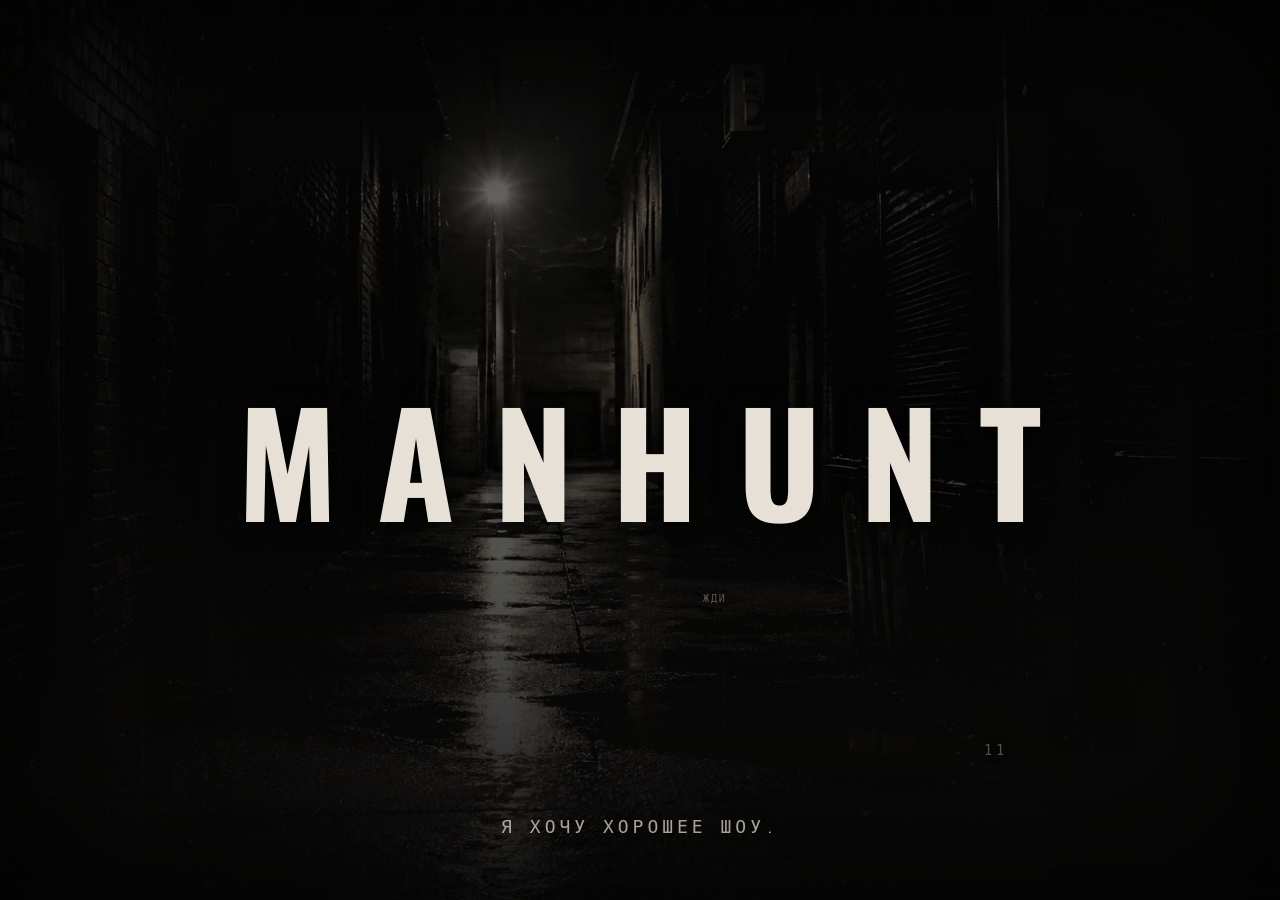
==== commit 899a15b7: "Strip the CCTV HUD and loading UI down to MANHUNT, scanlines, and Director lines." ====
--- a/loading.html
+++ b/loading.html
@@ -3,7 +3,7 @@
 <head>
   <meta charset="utf-8">
   <meta name="viewport" content="width=device-width, initial-scale=1">
-  <title>meleecity</title>
+  <title>MANHUNT</title>
   <style>
     @font-face {
       font-family: "Oswald";
@@ -36,7 +36,6 @@
       color: #d6cec3;
       font-family: "Share Tech Mono", Consolas, monospace;
       user-select: none;
-      cursor: default;
     }
 
     .stage {
@@ -78,8 +77,7 @@
     .grain,
     .scratches,
     .scan,
-    .vignette,
-    .frame {
+    .vignette {
       position: absolute;
       inset: 0;
       pointer-events: none;
@@ -88,8 +86,7 @@
     .grade {
       background:
         linear-gradient(180deg, rgba(8, 7, 6, 0.42) 0%, rgba(8, 7, 6, 0.08) 38%, rgba(8, 7, 6, 0.78) 100%),
-        linear-gradient(90deg, rgba(10, 9, 8, 0.35) 0%, transparent 22%, transparent 78%, rgba(10, 9, 8, 0.35) 100%),
-        radial-gradient(ellipse at center, rgba(48, 58, 44, 0.08), transparent 58%);
+        linear-gradient(90deg, rgba(10, 9, 8, 0.35) 0%, transparent 22%, transparent 78%, rgba(10, 9, 8, 0.35) 100%);
       z-index: 2;
     }
 
@@ -132,221 +129,65 @@
       box-shadow: inset 0 0 140px 36px rgba(0, 0, 0, 0.72);
     }
 
-    .frame {
-      z-index: 8;
-      border: 1px solid rgba(210, 200, 185, 0.08);
-      margin: 18px;
-      width: auto;
-      height: auto;
-    }
-
-    .frame:before,
-    .frame:after,
-    .corners:before,
-    .corners:after {
-      content: "";
-      position: absolute;
-      width: 28px;
-      height: 28px;
-      border-color: rgba(214, 206, 195, 0.42);
-      border-style: solid;
-    }
-
-    .frame:before { top: 10px; left: 10px; border-width: 1px 0 0 1px; }
-    .frame:after { top: 10px; right: 10px; border-width: 1px 1px 0 0; }
-    .corners:before { bottom: 10px; left: 10px; border-width: 0 0 1px 1px; }
-    .corners:after { bottom: 10px; right: 10px; border-width: 0 1px 1px 0; }
-
-    .corners {
-      position: absolute;
-      inset: 0;
-      pointer-events: none;
-    }
-
-    .sweep {
-      position: absolute;
-      left: 18px;
-      right: 18px;
-      height: 1px;
-      background: rgba(214, 206, 195, 0.12);
-      z-index: 9;
-      pointer-events: none;
-      animation: sweep 7.5s linear infinite;
-    }
-
-    @keyframes sweep {
-      from { top: 18px; opacity: 0; }
-      8% { opacity: 0.55; }
-      92% { opacity: 0.18; }
-      to { top: calc(100% - 18px); opacity: 0; }
-    }
-
     @keyframes grain {
       from { background-position: 0 0; }
       to { background-position: 12px -8px; }
     }
 
-    .hud {
-      position: relative;
+    .title {
+      position: fixed;
+      left: 0;
+      right: 0;
+      top: 44%;
       z-index: 12;
-      height: 100%;
-      box-sizing: border-box;
-      padding: 34px 42px 30px;
-      display: flex;
-      flex-direction: column;
-      justify-content: space-between;
-    }
-
-    .top,
-    .bottom {
-      display: flex;
-      justify-content: space-between;
-      align-items: flex-start;
-      gap: 24px;
-    }
-
-    .cam-id,
-    .rec,
-    .meta,
-    .file,
-    .hint,
-    .status {
-      font-size: 12px;
+      margin: 0;
+      text-align: center;
+      font-family: "Oswald", "Arial Narrow", Arial, sans-serif;
+      font-weight: 700;
+      font-size: clamp(56px, 11vw, 148px);
+      line-height: 0.9;
+      letter-spacing: 0.28em;
+      text-indent: 0.28em;
+      text-transform: uppercase;
+      color: #e7e0d6;
+      text-shadow: 0 2px 28px rgba(0, 0, 0, 0.7);
+      pointer-events: none;
+    }
+
+    .caption {
+      position: fixed;
+      left: 0;
+      right: 0;
+      bottom: 7%;
+      z-index: 12;
+      text-align: center;
+      font-size: clamp(13px, 1.6vw, 18px);
+      letter-spacing: 0.22em;
+      text-transform: uppercase;
+      color: rgba(214, 206, 195, 0.78);
+      text-shadow: 0 1px 12px rgba(0, 0, 0, 0.9);
+      pointer-events: none;
+    }
+
+    .flick {
+      position: fixed;
+      z-index: 10;
+      font-size: 11px;
       letter-spacing: 0.18em;
       text-transform: uppercase;
-      color: rgba(214, 206, 195, 0.72);
-      text-shadow: 0 1px 10px rgba(0, 0, 0, 0.85);
-    }
-
-    .cam-id strong,
-    .rec strong {
-      color: #ece6dc;
-      font-weight: 400;
-    }
-
-    .dot {
-      display: inline-block;
-      width: 7px;
-      height: 7px;
-      margin-right: 8px;
-      border-radius: 50%;
-      background: #8b322c;
-      box-shadow: 0 0 8px rgba(139, 50, 44, 0.45);
-      animation: pulse 1.8s ease-in-out infinite;
-      vertical-align: middle;
-    }
-
-    @keyframes pulse {
-      0%, 100% { opacity: 0.45; }
-      50% { opacity: 1; }
-    }
-
-    .center {
-      text-align: center;
-      margin-top: -4vh;
-    }
-
-    .kicker {
-      font-size: 11px;
-      letter-spacing: 0.46em;
-      text-transform: uppercase;
-      color: rgba(168, 158, 144, 0.8);
-      margin-bottom: 14px;
-    }
-
-    .title {
-      font-family: "Oswald", "Arial Narrow", Arial, sans-serif;
-      font-weight: 700;
-      font-size: clamp(48px, 8.4vw, 118px);
-      line-height: 0.9;
-      letter-spacing: 0.22em;
-      text-transform: lowercase;
-      color: #e7e0d6;
-      text-shadow: 0 2px 28px rgba(0, 0, 0, 0.7);
-      margin: 0;
-    }
-
-    .rule {
-      width: 88px;
-      height: 1px;
-      margin: 18px auto 14px;
-      background: #6e3a34;
-      opacity: 0.85;
-    }
-
-    .sub {
-      font-size: 13px;
-      letter-spacing: 0.42em;
-      text-transform: uppercase;
-      color: rgba(196, 186, 172, 0.78);
-    }
-
-    .load {
-      width: min(520px, 72vw);
-      margin: 28px auto 0;
-    }
-
-    .bar {
-      height: 2px;
-      background: rgba(214, 206, 195, 0.12);
-      overflow: hidden;
-    }
-
-    .bar > span {
-      display: block;
-      height: 100%;
-      width: 0;
-      background: #cfc6b8;
-      box-shadow: 0 0 12px rgba(207, 198, 184, 0.25);
-      transition: width 0.35s linear;
-    }
-
-    .load-row {
-      display: flex;
-      justify-content: space-between;
-      margin-top: 10px;
-      font-size: 11px;
-      letter-spacing: 0.16em;
-      text-transform: uppercase;
-      color: rgba(214, 206, 195, 0.55);
-    }
-
-    .file {
-      margin-top: 8px;
-      font-size: 11px;
-      letter-spacing: 0.08em;
-      text-transform: none;
-      color: rgba(168, 160, 148, 0.7);
+      color: rgba(214, 206, 195, 0.38);
+      text-shadow: 0 1px 8px rgba(0, 0, 0, 0.8);
+      pointer-events: none;
       white-space: nowrap;
-      overflow: hidden;
-      text-overflow: ellipsis;
-    }
-
-    .bottom {
-      align-items: flex-end;
-    }
-
-    .hint {
-      max-width: 46%;
-      color: rgba(168, 160, 148, 0.7);
-      line-height: 1.55;
-      letter-spacing: 0.12em;
-    }
-
-    .meta {
-      text-align: right;
-      line-height: 1.7;
-    }
-
-    .meta b {
-      color: #ece6dc;
-      font-weight: 400;
-    }
-
-    @media (max-width: 720px) {
-      .hud { padding: 22px 18px; }
-      .title { letter-spacing: 0.12em; }
-      .hint { display: none; }
+      opacity: 0;
+    }
+
+    .flick.is-on {
+      opacity: 1;
+    }
+
+    .flick.is-hard {
+      color: rgba(180, 70, 62, 0.55);
     }
   </style>
 </head>
@@ -359,69 +200,50 @@
     <div class="scratches"></div>
     <div class="scan"></div>
     <div class="vignette"></div>
-    <div class="frame">
-      <div class="corners"></div>
-    </div>
-    <div class="sweep"></div>
   </div>
 
-  <div class="hud">
-    <div class="top">
-      <div class="cam-id">
-        <strong id="cam">CAM 04</strong> &nbsp;•&nbsp; LIVE<br>
-        <span id="zone">EAST ALLEY</span>
-      </div>
-      <div class="rec">
-        <span class="dot"></span><strong>REC</strong>
-        &nbsp;&nbsp;<span id="clock">00:00:00</span>
-      </div>
-    </div>
-
-    <div class="center">
-      <div class="kicker" id="kicker">a scene is being prepared</div>
-      <h1 class="title">meleecity</h1>
-      <div class="rule"></div>
-      <div class="sub" id="status">waiting for server</div>
-      <div class="load">
-        <div class="bar"><span id="fill"></span></div>
-        <div class="load-row">
-          <span id="pct">0%</span>
-          <span id="left">—</span>
-        </div>
-        <div class="file" id="file">retrieving server info</div>
-      </div>
-    </div>
-
-    <div class="bottom">
-      <div class="hint" id="hint">Тише двигаешься — дольше живёшь.</div>
-      <div class="meta">
-        <div id="server">meleecity</div>
-        <div>MAP &nbsp;<b id="map">—</b></div>
-        <div>MODE &nbsp;<b id="mode">—</b></div>
-        <div>PLY &nbsp;<b id="ply">—</b></div>
-      </div>
-    </div>
-  </div>
+  <div id="flecks"></div>
+  <h1 class="title">MANHUNT</h1>
+  <div class="caption" id="caption">Я хочу хорошее шоу.</div>
 
   <script>
     (function () {
       var SCENES = [
-        { src: "assets/bg/01-alley.jpg", cam: "CAM 04", zone: "EAST ALLEY" },
-        { src: "assets/bg/02-warehouse.jpg", cam: "CAM 11", zone: "LOADING BAY" },
-        { src: "assets/bg/03-garage.jpg", cam: "CAM 02", zone: "SUBLEVEL B" },
-        { src: "assets/bg/04-underpass.jpg", cam: "CAM 09", zone: "SERVICE TUNNEL" },
-        { src: "assets/bg/05-fence.jpg", cam: "CAM 07", zone: "YARD PERIMETER" },
-        { src: "assets/bg/06-corridor.jpg", cam: "CAM 15", zone: "BLOCK C" }
+        "assets/bg/01-alley.jpg",
+        "assets/bg/02-warehouse.jpg",
+        "assets/bg/03-garage.jpg",
+        "assets/bg/04-underpass.jpg",
+        "assets/bg/05-fence.jpg",
+        "assets/bg/06-corridor.jpg"
       ];
 
-      var HINTS = [
-        "Тише двигаешься — дольше живёшь.",
+      var CAPTIONS = [
+        "Я хочу хорошее шоу.",
+        "Сделай это красиво.",
+        "Не дай им себя увидеть.",
+        "Камера уже пишет.",
+        "Бей сзади. Тихо.",
+        "Они тебя не видят.",
+        "Это будет больно.",
+        "Добей его.",
+        "Не шуми.",
+        "Сними это.",
+        "Ещё один.",
+        "В тени. Жди.",
+        "Покажи им.",
+        "Режиссёр смотрит.",
         "Не стой на свету.",
-        "Удар сзади закрывает сцену.",
-        "Камера уже пишет.",
-        "Stay in the dark.",
-        "Холодное оружие. Близко. Грязно.",
-        "Не шуми, пока не надо."
+        "Удар. Пауза. Удар."
+      ];
+
+      var WORDS = [
+        "УБЕЙ", "ТЕНЬ", "СЦЕНА", "КРОВЬ", "ТИШЕ", "УДАР", "ЖДИ", "СМОТРИ",
+        "ДОБЕЙ", "РЕЖИССЁР", "КАМЕРА", "ЖИВОЙ", "МЁРТВЫЙ", "ОХОТА", "ДОБЫЧА",
+        "НОЧЬ", "УЛИЦА", "ПОДВАЛ", "ЗАБОР", "СПИНА", "ГОРЛО", "МЕШОК",
+        "БИТА", "НОЖ", "ПРОВОЛОКА", "БЕГИ", "СТОЙ", "РЕЖЬ", "ДАВИ",
+        "EXECUTE", "HUNT", "CASH", "CUT", "LIVE", "KILL", "SCENE",
+        "CAM", "REC", "DIRTY", "CLOSE", "QUIET", "NOW", "AGAIN",
+        "07", "11", "23:41", "OK", "NO", "YES", "ERR", "SIG"
       ];
 
       var slidesEl = document.getElementById("slides");
@@ -431,120 +253,75 @@
       for (i = 0; i < SCENES.length; i++) {
         n = document.createElement("div");
         n.className = "slide";
-        n.style.backgroundImage = "url('" + SCENES[i].src + "')";
+        n.style.backgroundImage = "url('" + SCENES[i] + "')";
         slidesEl.appendChild(n);
         nodes.push(n);
       }
 
       var idx = 0;
       nodes[0].className = "slide is-on";
-      document.getElementById("cam").innerHTML = SCENES[0].cam;
-      document.getElementById("zone").innerHTML = SCENES[0].zone;
-
       setInterval(function () {
         nodes[idx].className = "slide";
         idx = (idx + 1) % nodes.length;
         nodes[idx].className = "slide is-on";
-        document.getElementById("cam").innerHTML = SCENES[idx].cam;
-        document.getElementById("zone").innerHTML = SCENES[idx].zone;
       }, 7000);
 
-      var hintI = 0;
+      var capI = 0;
       setInterval(function () {
-        hintI = (hintI + 1) % HINTS.length;
-        document.getElementById("hint").innerHTML = HINTS[hintI];
-      }, 9000);
-
-      var t0 = new Date();
-      setInterval(function () {
-        var d = new Date() - t0;
-        var s = Math.floor(d / 1000);
-        var hh = pad(Math.floor(s / 3600));
-        var mm = pad(Math.floor((s % 3600) / 60));
-        var ss = pad(s % 60);
-        document.getElementById("clock").innerHTML = hh + ":" + mm + ":" + ss;
-      }, 250);
+        capI = (capI + 1) % CAPTIONS.length;
+        document.getElementById("caption").innerHTML = CAPTIONS[capI];
+      }, 4500);
 
       var stage = document.getElementById("stage");
       setInterval(function () {
-        if (Math.random() > 0.35) return;
+        if (Math.random() > 0.4) return;
         stage.className = "stage is-glitch";
         setTimeout(function () { stage.className = "stage"; }, 70);
-      }, 11000);
-
-      var total = 0;
-      var needed = 0;
-      var gotDetails = false;
-
-      function pad(v) {
-        return (v < 10 ? "0" : "") + v;
+      }, 9000);
+
+      var flecks = document.getElementById("flecks");
+      var pool = [];
+      for (i = 0; i < 14; i++) {
+        n = document.createElement("div");
+        n.className = "flick";
+        flecks.appendChild(n);
+        pool.push(n);
       }
 
-      function clip(s, n) {
-        s = String(s || "");
-        if (s.length <= n) return s;
-        return "…" + s.slice(-n);
+      function pick(arr) {
+        return arr[Math.floor(Math.random() * arr.length)];
       }
 
-      function setProgress() {
-        var pct = 0;
-        if (total > 0) pct = Math.max(0, Math.min(100, Math.round(((total - needed) / total) * 100)));
-        document.getElementById("fill").style.width = pct + "%";
-        document.getElementById("pct").innerHTML = pct + "%";
-        if (total > 0) document.getElementById("left").innerHTML = needed + " files left";
+      function flashOne(el) {
+        var x = 4 + Math.random() * 88;
+        var y = 6 + Math.random() * 82;
+        if (y > 38 && y < 58) y = Math.random() < 0.5 ? 12 + Math.random() * 18 : 62 + Math.random() * 20;
+        el.style.left = x + "%";
+        el.style.top = y + "%";
+        el.style.fontSize = (10 + Math.floor(Math.random() * 8)) + "px";
+        el.innerHTML = pick(WORDS);
+        el.className = Math.random() < 0.18 ? "flick is-on is-hard" : "flick is-on";
+        setTimeout(function () {
+          el.className = "flick";
+        }, 180 + Math.random() * 900);
       }
 
-      function q(name) {
-        var m = location.search.match(new RegExp("[?&]" + name + "=([^&]*)", "i"));
-        return m ? decodeURIComponent(m[1].replace(/\+/g, " ")) : "";
-      }
-
-      window.GameDetails = function (servername, serverurl, mapname, maxplayers, steamid, gamemode) {
-        gotDetails = true;
-        if (servername) document.getElementById("server").innerHTML = servername;
-        if (mapname) document.getElementById("map").innerHTML = mapname;
-        if (gamemode) document.getElementById("mode").innerHTML = gamemode;
-        if (maxplayers) document.getElementById("ply").innerHTML = "0 / " + maxplayers;
-        document.getElementById("kicker").innerHTML = "joining " + (servername || "meleecity");
-      };
-
-      window.SetFilesTotal = function (n) {
-        total = parseInt(n, 10) || 0;
-        setProgress();
-      };
-
-      window.SetFilesNeeded = function (n) {
-        needed = parseInt(n, 10) || 0;
-        setProgress();
-      };
-
-      window.DownloadingFile = function (fileName) {
-        document.getElementById("file").innerHTML = clip(fileName, 54);
-        document.getElementById("status").innerHTML = "downloading";
-      };
-
-      window.SetStatusChanged = function (status) {
-        document.getElementById("status").innerHTML = status || "loading";
-        document.getElementById("file").innerHTML = status || "";
-      };
-
-      var mapQ = q("map") || q("m") || q("Map");
-      var steamQ = q("steamid") || q("SteamId") || q("s");
-      if (mapQ) document.getElementById("map").innerHTML = mapQ;
-      if (steamQ) document.getElementById("ply").innerHTML = steamQ;
-
-      if (location.protocol !== "asset:" && location.hostname !== "" && !gotDetails) {
-        var fake = 0;
-        var demo = setInterval(function () {
-          if (gotDetails) { clearInterval(demo); return; }
-          fake += Math.random() * 7;
-          if (fake > 96) fake = 96;
-          document.getElementById("fill").style.width = Math.round(fake) + "%";
-          document.getElementById("pct").innerHTML = Math.round(fake) + "%";
-          document.getElementById("left").innerHTML = "preview";
-          document.getElementById("status").innerHTML = "preview mode";
-        }, 700);
-      }
+      setInterval(function () {
+        var count = 1 + Math.floor(Math.random() * 3);
+        var used = [];
+        while (used.length < count) {
+          var el = pick(pool);
+          if (used.indexOf(el) !== -1) continue;
+          used.push(el);
+          flashOne(el);
+        }
+      }, 220);
+
+      window.GameDetails = function () {};
+      window.SetFilesTotal = function () {};
+      window.SetFilesNeeded = function () {};
+      window.DownloadingFile = function () {};
+      window.SetStatusChanged = function () {};
     })();
   </script>
 </body>
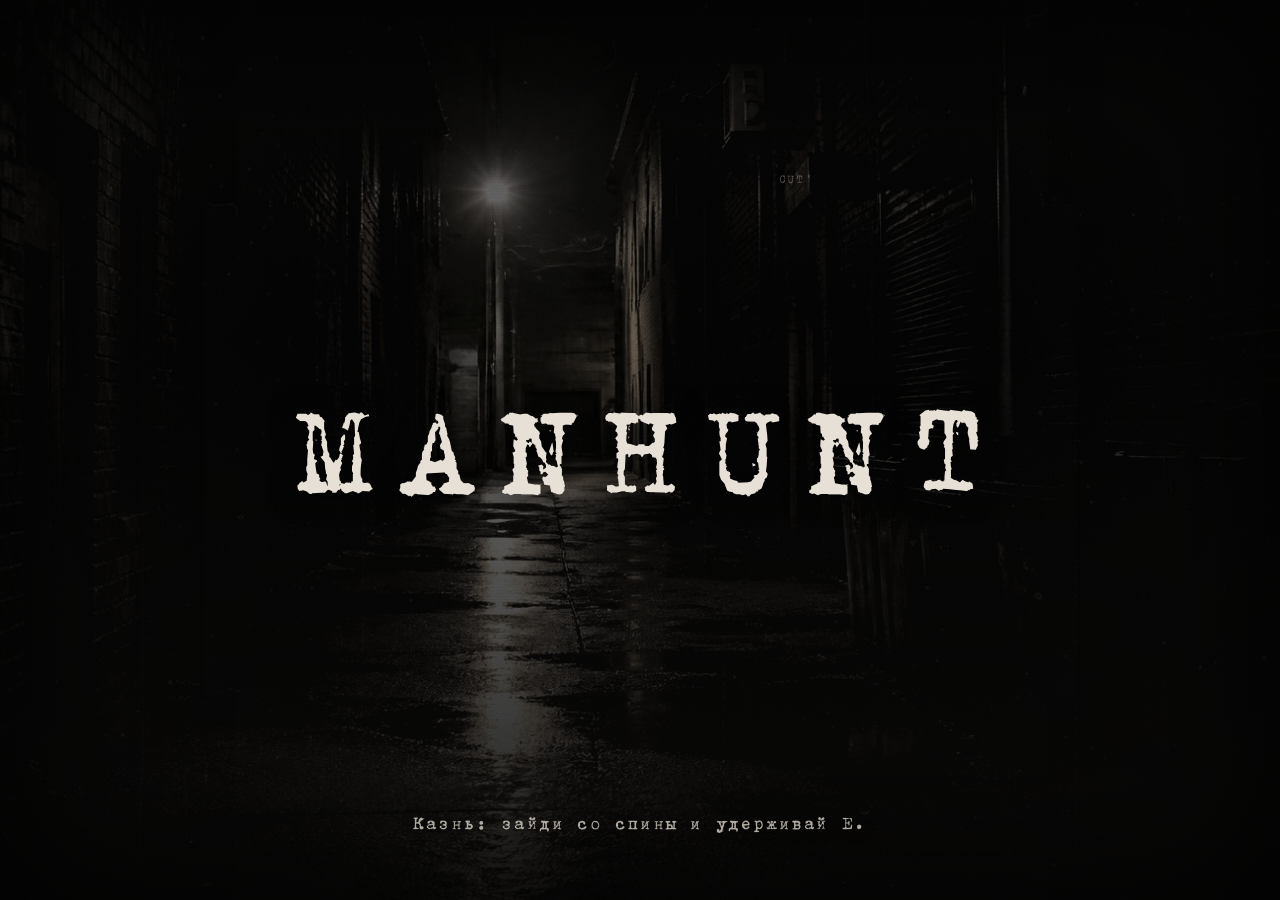
==== commit 0a0b0194: "Use Trixie Pro Heavy and slower in-game Manhunt loading tips." ====
--- a/loading.html
+++ b/loading.html
@@ -6,23 +6,10 @@
   <title>MANHUNT</title>
   <style>
     @font-face {
-      font-family: "Oswald";
-      src: url("assets/fonts/oswald-500.woff2") format("woff2");
-      font-weight: 500;
-      font-style: normal;
-      font-display: swap;
-    }
-    @font-face {
-      font-family: "Oswald";
-      src: url("assets/fonts/oswald-700.woff2") format("woff2");
+      font-family: "TrixiePro";
+      src: url("assets/fonts/trixiepro_heavy.otf") format("opentype"),
+           url("assets/fonts/trixiepro_heavy.ttf") format("truetype");
       font-weight: 700;
-      font-style: normal;
-      font-display: swap;
-    }
-    @font-face {
-      font-family: "Share Tech Mono";
-      src: url("assets/fonts/share-tech-mono.woff2") format("woff2");
-      font-weight: 400;
       font-style: normal;
       font-display: swap;
     }
@@ -34,7 +21,7 @@
       overflow: hidden;
       background: #070706;
       color: #d6cec3;
-      font-family: "Share Tech Mono", Consolas, monospace;
+      font-family: "TrixiePro", "Times New Roman", serif;
       user-select: none;
     }
 
@@ -142,12 +129,12 @@
       z-index: 12;
       margin: 0;
       text-align: center;
-      font-family: "Oswald", "Arial Narrow", Arial, sans-serif;
+      font-family: "TrixiePro", "Times New Roman", serif;
       font-weight: 700;
       font-size: clamp(56px, 11vw, 148px);
       line-height: 0.9;
-      letter-spacing: 0.28em;
-      text-indent: 0.28em;
+      letter-spacing: 0.18em;
+      text-indent: 0.18em;
       text-transform: uppercase;
       color: #e7e0d6;
       text-shadow: 0 2px 28px rgba(0, 0, 0, 0.7);
@@ -156,30 +143,36 @@
 
     .caption {
       position: fixed;
-      left: 0;
-      right: 0;
+      left: 8%;
+      right: 8%;
       bottom: 7%;
       z-index: 12;
       text-align: center;
-      font-size: clamp(13px, 1.6vw, 18px);
-      letter-spacing: 0.22em;
-      text-transform: uppercase;
-      color: rgba(214, 206, 195, 0.78);
+      font-size: clamp(14px, 1.7vw, 20px);
+      letter-spacing: 0.08em;
+      color: rgba(214, 206, 195, 0.82);
       text-shadow: 0 1px 12px rgba(0, 0, 0, 0.9);
       pointer-events: none;
+      opacity: 1;
+      transition: opacity 1.6s ease;
+    }
+
+    .caption.is-out {
+      opacity: 0;
     }
 
     .flick {
       position: fixed;
       z-index: 10;
-      font-size: 11px;
-      letter-spacing: 0.18em;
+      font-size: 13px;
+      letter-spacing: 0.12em;
       text-transform: uppercase;
-      color: rgba(214, 206, 195, 0.38);
+      color: rgba(214, 206, 195, 0.34);
       text-shadow: 0 1px 8px rgba(0, 0, 0, 0.8);
       pointer-events: none;
       white-space: nowrap;
       opacity: 0;
+      transition: opacity 1.4s ease;
     }
 
     .flick.is-on {
@@ -187,7 +180,7 @@
     }
 
     .flick.is-hard {
-      color: rgba(180, 70, 62, 0.55);
+      color: rgba(180, 70, 62, 0.48);
     }
   </style>
 </head>
@@ -204,7 +197,7 @@
 
   <div id="flecks"></div>
   <h1 class="title">MANHUNT</h1>
-  <div class="caption" id="caption">Я хочу хорошее шоу.</div>
+  <div class="caption" id="caption">Казнь: зайди со спины и удерживай E.</div>
 
   <script>
     (function () {
@@ -218,32 +211,29 @@
       ];
 
       var CAPTIONS = [
-        "Я хочу хорошее шоу.",
-        "Сделай это красиво.",
-        "Не дай им себя увидеть.",
-        "Камера уже пишет.",
-        "Бей сзади. Тихо.",
-        "Они тебя не видят.",
-        "Это будет больно.",
-        "Добей его.",
-        "Не шуми.",
-        "Сними это.",
-        "Ещё один.",
-        "В тени. Жди.",
-        "Покажи им.",
-        "Режиссёр смотрит.",
-        "Не стой на свету.",
-        "Удар. Пауза. Удар."
+        "Казнь: зайди со спины и удерживай E.",
+        "Не беги и не дерись — казнь не пойдёт.",
+        "Выживи до конца сцены. Охоться из тени.",
+        "Найди жертву. Казни со спины — звёзды.",
+        "Удар в спину сильнее, если зашёл сзади.",
+        "Открытый бой — не ваншот. Боль и стамина.",
+        "Оружие ломается. Не бей впустую.",
+        "Лут в ящиках. У охотника — кирпич и фонарик.",
+        "Жертва тише на шаге. Не высовывайся.",
+        "ПКМ — блок. Тяжёлый удар добивает.",
+        "Казнь работает с обеих сторон.",
+        "Сцена длится девять минут.",
+        "Крути QTE, пока идёт казнь.",
+        "Охотник по охотнику бьёт слабее.",
+        "Жертва выживает — если дожила сцену.",
+        "Охотники закрывают сцену, если всех сняли."
       ];
 
       var WORDS = [
-        "УБЕЙ", "ТЕНЬ", "СЦЕНА", "КРОВЬ", "ТИШЕ", "УДАР", "ЖДИ", "СМОТРИ",
-        "ДОБЕЙ", "РЕЖИССЁР", "КАМЕРА", "ЖИВОЙ", "МЁРТВЫЙ", "ОХОТА", "ДОБЫЧА",
-        "НОЧЬ", "УЛИЦА", "ПОДВАЛ", "ЗАБОР", "СПИНА", "ГОРЛО", "МЕШОК",
-        "БИТА", "НОЖ", "ПРОВОЛОКА", "БЕГИ", "СТОЙ", "РЕЖЬ", "ДАВИ",
-        "EXECUTE", "HUNT", "CASH", "CUT", "LIVE", "KILL", "SCENE",
-        "CAM", "REC", "DIRTY", "CLOSE", "QUIET", "NOW", "AGAIN",
-        "07", "11", "23:41", "OK", "NO", "YES", "ERR", "SIG"
+        "ЖЕРТВА", "ОХОТНИК", "КАЗНЬ", "СЦЕНА", "СПИНА", "ТЕНЬ",
+        "УДЕРЖИВАЙ E", "ЗВЁЗДЫ", "НОЖ", "КИРПИЧ", "ФОНАРИК",
+        "ЯЩИК", "БЛОК", "СТАМИНА", "БОЛЬ", "QTE",
+        "CASH", "HUNT", "EXECUTE", "LIVE", "CUT"
       ];
 
       var slidesEl = document.getElementById("slides");
@@ -266,11 +256,16 @@
         nodes[idx].className = "slide is-on";
       }, 7000);
 
+      var capEl = document.getElementById("caption");
       var capI = 0;
       setInterval(function () {
-        capI = (capI + 1) % CAPTIONS.length;
-        document.getElementById("caption").innerHTML = CAPTIONS[capI];
-      }, 4500);
+        capEl.className = "caption is-out";
+        setTimeout(function () {
+          capI = (capI + 1) % CAPTIONS.length;
+          capEl.innerHTML = CAPTIONS[capI];
+          capEl.className = "caption";
+        }, 1600);
+      }, 11000);
 
       var stage = document.getElementById("stage");
       setInterval(function () {
@@ -281,7 +276,7 @@
 
       var flecks = document.getElementById("flecks");
       var pool = [];
-      for (i = 0; i < 14; i++) {
+      for (i = 0; i < 8; i++) {
         n = document.createElement("div");
         n.className = "flick";
         flecks.appendChild(n);
@@ -294,28 +289,23 @@
 
       function flashOne(el) {
         var x = 4 + Math.random() * 88;
-        var y = 6 + Math.random() * 82;
-        if (y > 38 && y < 58) y = Math.random() < 0.5 ? 12 + Math.random() * 18 : 62 + Math.random() * 20;
+        var y = 8 + Math.random() * 78;
+        if (y > 38 && y < 58) y = Math.random() < 0.5 ? 10 + Math.random() * 20 : 62 + Math.random() * 18;
         el.style.left = x + "%";
         el.style.top = y + "%";
-        el.style.fontSize = (10 + Math.floor(Math.random() * 8)) + "px";
+        el.style.fontSize = (12 + Math.floor(Math.random() * 7)) + "px";
         el.innerHTML = pick(WORDS);
-        el.className = Math.random() < 0.18 ? "flick is-on is-hard" : "flick is-on";
+        el.className = Math.random() < 0.16 ? "flick is-on is-hard" : "flick is-on";
         setTimeout(function () {
           el.className = "flick";
-        }, 180 + Math.random() * 900);
-      }
-
-      setInterval(function () {
-        var count = 1 + Math.floor(Math.random() * 3);
-        var used = [];
-        while (used.length < count) {
-          var el = pick(pool);
-          if (used.indexOf(el) !== -1) continue;
-          used.push(el);
-          flashOne(el);
-        }
-      }, 220);
+        }, 2200 + Math.random() * 1800);
+      }
+
+      function tickFlecks() {
+        flashOne(pick(pool));
+        setTimeout(tickFlecks, 1600 + Math.random() * 1800);
+      }
+      setTimeout(tickFlecks, 900);
 
       window.GameDetails = function () {};
       window.SetFilesTotal = function () {};
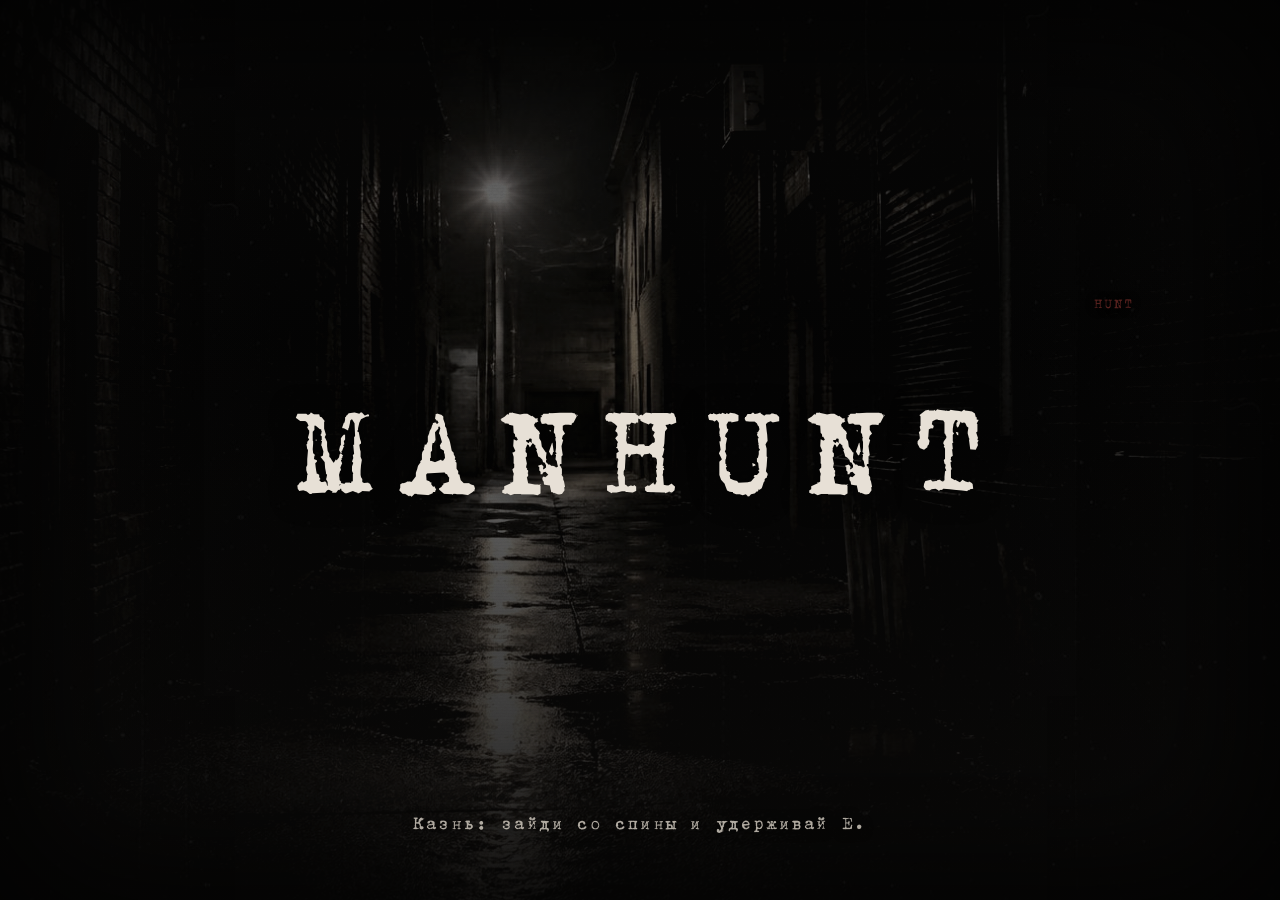
==== commit 813c3291: "Add White Room theme music to the Manhunt loading screen." ====
--- a/loading.html
+++ b/loading.html
@@ -198,9 +198,30 @@
   <div id="flecks"></div>
   <h1 class="title">MANHUNT</h1>
   <div class="caption" id="caption">Казнь: зайди со спины и удерживай E.</div>
+  <audio id="theme" src="assets/audio/white-room.mp3" loop preload="auto"></audio>
 
   <script>
     (function () {
+      var music = document.getElementById("theme");
+      var musicVol = 0.55;
+      var musicStarted = false;
+
+      function applyMusicVol() {
+        if (!music) return;
+        music.volume = Math.max(0, Math.min(1, musicVol));
+      }
+
+      function startMusic() {
+        if (!music || musicStarted) return;
+        musicStarted = true;
+        applyMusicVol();
+        var playPromise = music.play();
+        if (playPromise && playPromise.catch) {
+          playPromise.catch(function () {
+            musicStarted = false;
+          });
+        }
+      }
       var SCENES = [
         "assets/bg/01-alley.jpg",
         "assets/bg/02-warehouse.jpg",
@@ -307,11 +328,21 @@
       }
       setTimeout(tickFlecks, 900);
 
-      window.GameDetails = function () {};
+      window.GameDetails = function (servername, serverurl, mapname, maxplayers, steamid, gamemode, volume) {
+        if (typeof volume === "number" && !isNaN(volume)) {
+          musicVol = volume;
+        }
+        applyMusicVol();
+        startMusic();
+      };
+
       window.SetFilesTotal = function () {};
       window.SetFilesNeeded = function () {};
       window.DownloadingFile = function () {};
       window.SetStatusChanged = function () {};
+
+      applyMusicVol();
+      setTimeout(startMusic, 400);
     })();
   </script>
 </body>
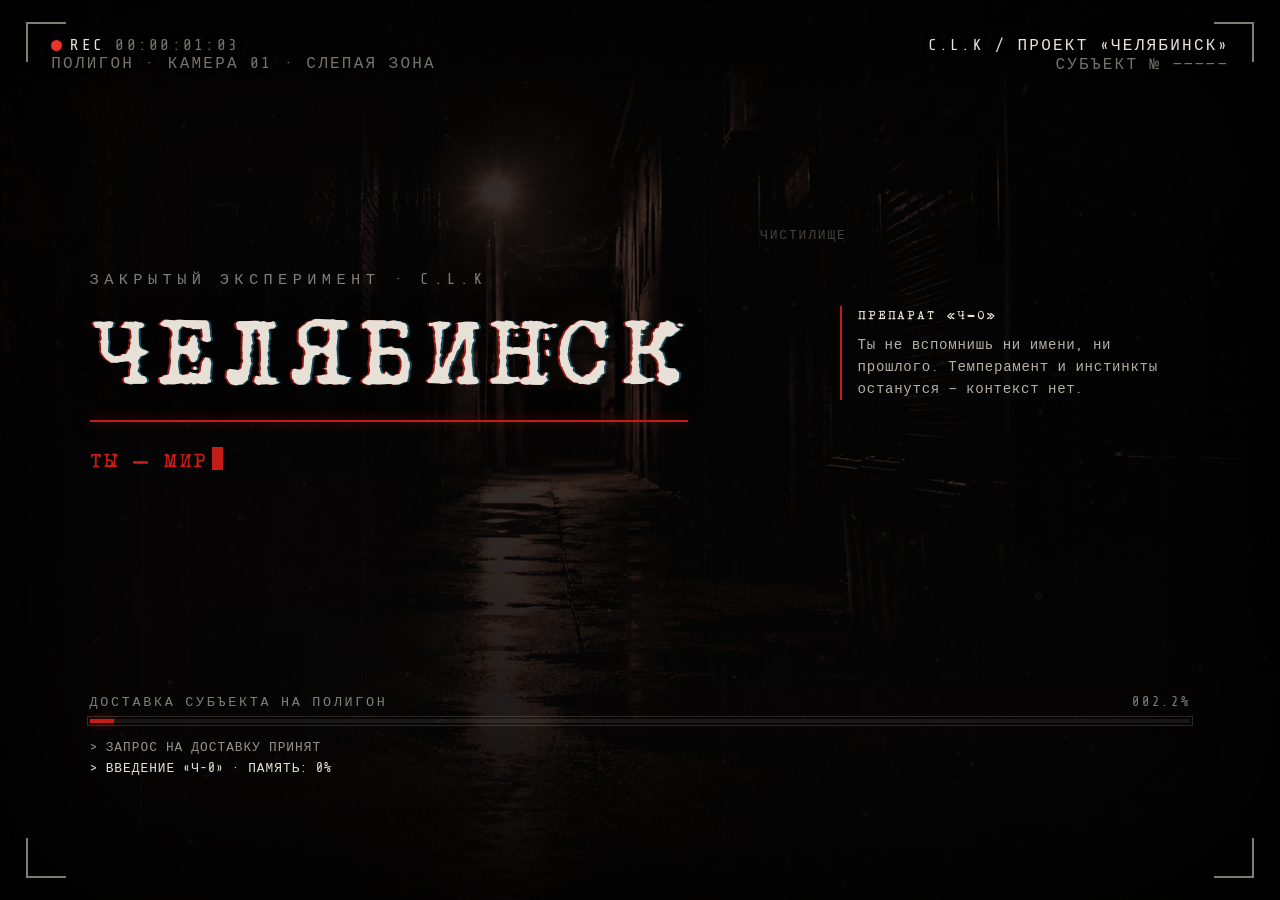
==== commit b7c53a2e: "Rework loading screen around the Chelyabinsk (C.L.K) lore. CCTV polygon cameras with hard cuts and c" ====
--- a/loading.html
+++ b/loading.html
@@ -3,347 +3,338 @@
 <head>
   <meta charset="utf-8">
   <meta name="viewport" content="width=device-width, initial-scale=1">
-  <title>MANHUNT</title>
+  <title>ЧЕЛЯБИНСК · C.L.K</title>
   <style>
     @font-face {
       font-family: "TrixiePro";
       src: url("assets/fonts/trixiepro_heavy.otf") format("opentype"),
            url("assets/fonts/trixiepro_heavy.ttf") format("truetype");
       font-weight: 700;
-      font-style: normal;
       font-display: swap;
     }
+    @font-face {
+      font-family: "Mono";
+      src: url("assets/fonts/share-tech-mono.woff2") format("woff2");
+      font-display: swap;
+    }
 
     html, body {
-      width: 100%;
-      height: 100%;
-      margin: 0;
-      overflow: hidden;
-      background: #070706;
-      color: #d6cec3;
-      font-family: "TrixiePro", "Times New Roman", serif;
+      width: 100%; height: 100%; margin: 0; overflow: hidden;
+      background: #050404; color: #d6cec3;
+      font-family: "Mono", "Courier New", monospace;
       user-select: none;
     }
 
-    .stage {
-      position: fixed;
-      inset: 0;
-      overflow: hidden;
-      background: #070706;
-    }
-
-    .stage.is-glitch {
-      transform: translate(2px, -1px);
-    }
+    /* ---------- CCTV feed ---------- */
+    .stage { position: fixed; inset: 0; overflow: hidden; background: #050404; }
+    .stage.is-glitch { transform: translate(3px, -1px); filter: hue-rotate(-12deg) saturate(1.4); }
 
     .slide {
-      position: absolute;
-      inset: -4%;
-      width: 108%;
-      height: 108%;
-      background-size: cover;
-      background-position: center;
+      position: absolute; inset: -4%; width: 108%; height: 108%;
+      background-size: cover; background-position: center;
       opacity: 0;
-      filter: grayscale(0.38) contrast(1.12) brightness(0.52) saturate(0.55);
+      filter: grayscale(0.75) sepia(0.35) hue-rotate(-18deg) saturate(1.6) contrast(1.25) brightness(0.48);
       transform: scale(1.04);
-      transition: opacity 1.8s ease;
-    }
-
-    .slide.is-on {
-      opacity: 1;
-      animation: ken 22s ease-in-out infinite alternate;
-    }
-
+    }
+    .slide.is-on { opacity: 1; animation: ken 16s ease-in-out infinite alternate; }
     @keyframes ken {
       from { transform: scale(1.04) translate(0, 0); }
-      to { transform: scale(1.12) translate(-1.4%, -0.8%); }
-    }
-
-    .grade,
-    .concrete,
-    .grain,
-    .scratches,
-    .scan,
-    .vignette {
-      position: absolute;
-      inset: 0;
-      pointer-events: none;
-    }
-
+      to   { transform: scale(1.12) translate(-1.4%, -0.8%); }
+    }
+
+    .layer { position: absolute; inset: 0; pointer-events: none; }
     .grade {
+      z-index: 2;
       background:
-        linear-gradient(180deg, rgba(8, 7, 6, 0.42) 0%, rgba(8, 7, 6, 0.08) 38%, rgba(8, 7, 6, 0.78) 100%),
-        linear-gradient(90deg, rgba(10, 9, 8, 0.35) 0%, transparent 22%, transparent 78%, rgba(10, 9, 8, 0.35) 100%);
-      z-index: 2;
-    }
-
-    .concrete {
-      z-index: 3;
-      background: url("assets/fx/concrete.jpg") center / cover no-repeat;
-      opacity: 0.14;
-      mix-blend-mode: multiply;
-    }
-
+        linear-gradient(180deg, rgba(5,3,3,.55) 0%, rgba(5,3,3,.05) 35%, rgba(5,3,3,.85) 100%),
+        linear-gradient(90deg, rgba(5,3,3,.75) 0%, rgba(5,3,3,.2) 45%, transparent 70%);
+    }
+    .blood { z-index: 3; background: #6e0d0a; mix-blend-mode: multiply; opacity: .35; }
+    .concrete { z-index: 4; background: url("assets/fx/concrete.jpg") center / cover; opacity: .14; mix-blend-mode: multiply; }
     .grain {
-      z-index: 4;
-      background: url("assets/fx/grain.jpg") repeat;
-      background-size: 380px 380px;
-      opacity: 0.16;
-      mix-blend-mode: overlay;
-      animation: grain 0.32s steps(2) infinite;
-    }
-
-    .scratches {
-      z-index: 5;
-      background: url("assets/fx/scratches.jpg") center / cover no-repeat;
-      opacity: 0.11;
-      mix-blend-mode: screen;
-    }
-
+      z-index: 5; background: url("assets/fx/grain.jpg") repeat; background-size: 380px;
+      opacity: .2; mix-blend-mode: overlay; animation: grain .3s steps(2) infinite;
+    }
+    @keyframes grain { to { background-position: 14px -9px; } }
+    .scratches { z-index: 6; background: url("assets/fx/scratches.jpg") center / cover; opacity: .12; mix-blend-mode: screen; }
     .scan {
-      z-index: 6;
-      background: repeating-linear-gradient(
-        to bottom,
-        rgba(0, 0, 0, 0) 0,
-        rgba(0, 0, 0, 0) 2px,
-        rgba(0, 0, 0, 0.16) 3px
-      );
-      opacity: 0.28;
-    }
-
-    .vignette {
-      z-index: 7;
-      box-shadow: inset 0 0 140px 36px rgba(0, 0, 0, 0.72);
-    }
-
-    @keyframes grain {
-      from { background-position: 0 0; }
-      to { background-position: 12px -8px; }
-    }
-
-    .title {
-      position: fixed;
-      left: 0;
-      right: 0;
-      top: 44%;
-      z-index: 12;
-      margin: 0;
-      text-align: center;
-      font-family: "TrixiePro", "Times New Roman", serif;
-      font-weight: 700;
-      font-size: clamp(56px, 11vw, 148px);
-      line-height: 0.9;
-      letter-spacing: 0.18em;
-      text-indent: 0.18em;
-      text-transform: uppercase;
-      color: #e7e0d6;
-      text-shadow: 0 2px 28px rgba(0, 0, 0, 0.7);
-      pointer-events: none;
-    }
-
-    .caption {
-      position: fixed;
-      left: 8%;
-      right: 8%;
-      bottom: 7%;
-      z-index: 12;
-      text-align: center;
-      font-size: clamp(14px, 1.7vw, 20px);
-      letter-spacing: 0.08em;
-      color: rgba(214, 206, 195, 0.82);
-      text-shadow: 0 1px 12px rgba(0, 0, 0, 0.9);
-      pointer-events: none;
-      opacity: 1;
-      transition: opacity 1.6s ease;
-    }
-
-    .caption.is-out {
-      opacity: 0;
-    }
-
-    .flick {
-      position: fixed;
-      z-index: 10;
-      font-size: 13px;
-      letter-spacing: 0.12em;
-      text-transform: uppercase;
-      color: rgba(214, 206, 195, 0.34);
-      text-shadow: 0 1px 8px rgba(0, 0, 0, 0.8);
-      pointer-events: none;
-      white-space: nowrap;
-      opacity: 0;
-      transition: opacity 1.4s ease;
-    }
-
-    .flick.is-on {
-      opacity: 1;
-    }
-
-    .flick.is-hard {
-      color: rgba(180, 70, 62, 0.48);
-    }
+      z-index: 7; opacity: .35;
+      background: repeating-linear-gradient(to bottom, transparent 0, transparent 2px, rgba(0,0,0,.2) 3px);
+    }
+    .track {
+      z-index: 8; height: 7%; top: -10%; bottom: auto;
+      background: linear-gradient(180deg, transparent, rgba(255,235,230,.06) 40%, rgba(255,235,230,.1) 50%, transparent);
+      animation: track 9s linear infinite;
+    }
+    @keyframes track { to { top: 110%; } }
+    .vignette { z-index: 9; box-shadow: inset 0 0 180px 50px rgba(0,0,0,.85); }
+    .cut { z-index: 10; background: #777; opacity: 0; mix-blend-mode: screen; }
+    .cut.is-on { opacity: .8; }
+
+    /* ---------- camera OSD ---------- */
+    .osd { position: fixed; z-index: 20; font-size: clamp(12px, 1.25vw, 17px); letter-spacing: .14em; color: #e8e2d8; text-shadow: 0 0 6px rgba(0,0,0,.9); }
+    .osd.tl { top: 4vh; left: 4vw; }
+    .osd.tr { top: 4vh; right: 4vw; text-align: right; }
+    .osd .dim { color: rgba(214,206,195,.55); }
+    .rec::before {
+      content: ""; display: inline-block; width: .7em; height: .7em; margin-right: .5em;
+      border-radius: 50%; background: #ec3426; vertical-align: -.05em;
+      animation: blink 1.25s steps(1) infinite;
+    }
+    @keyframes blink { 50% { opacity: 0; } }
+    .corner { position: fixed; z-index: 20; width: 3vw; height: 3vw; border: 0 solid rgba(232,226,216,.55); }
+    .corner.a { top: 2.4vh; left: 2vw; border-top-width: 2px; border-left-width: 2px; }
+    .corner.b { top: 2.4vh; right: 2vw; border-top-width: 2px; border-right-width: 2px; }
+    .corner.c { bottom: 2.4vh; left: 2vw; border-bottom-width: 2px; border-left-width: 2px; }
+    .corner.d { bottom: 2.4vh; right: 2vw; border-bottom-width: 2px; border-right-width: 2px; }
+
+    /* ---------- title block ---------- */
+    .brand { position: fixed; z-index: 20; left: 7vw; top: 30vh; max-width: 60vw; }
+    .brand .proj { font-size: clamp(12px, 1.2vw, 16px); letter-spacing: .35em; color: rgba(214,206,195,.6); }
+    .brand h1 {
+      margin: .15em 0 .1em; font-family: "TrixiePro", serif; font-weight: 700;
+      font-size: clamp(54px, 8.5vw, 132px); line-height: .95; letter-spacing: .06em;
+      color: #e7e0d6; text-shadow: -2px 0 rgba(255,40,30,.55), 2px 0 rgba(40,200,255,.35), 0 4px 30px rgba(0,0,0,.8);
+    }
+    .brand h1.is-glitch { transform: translateX(-4px); text-shadow: -6px 0 rgba(255,40,30,.8), 5px 0 rgba(40,200,255,.6); }
+    .brand .rule { height: 2px; width: 100%; background: #c41c16; box-shadow: 0 0 12px rgba(196,28,22,.6); }
+    .brand .directive {
+      margin-top: 1.1em; font-family: "TrixiePro", serif; font-size: clamp(16px, 1.8vw, 26px);
+      letter-spacing: .08em; color: #c41c16; text-transform: uppercase; min-height: 1.3em;
+    }
+    .caret { display: inline-block; width: .5em; height: 1em; background: #c41c16; vertical-align: -.12em; margin-left: .15em; animation: blink 1s steps(1) infinite; }
+
+    /* ---------- delivery log + progress ---------- */
+    .delivery { position: fixed; z-index: 20; left: 7vw; right: 7vw; bottom: 9vh; }
+    .delivery .head { display: flex; justify-content: space-between; font-size: clamp(11px, 1.05vw, 15px); letter-spacing: .2em; color: rgba(214,206,195,.6); margin-bottom: .7em; }
+    .bar { height: 4px; background: rgba(255,255,255,.08); outline: 1px solid rgba(214,206,195,.18); outline-offset: 2px; }
+    .bar i { display: block; height: 100%; width: 0; background: #c41c16; box-shadow: 0 0 10px rgba(196,28,22,.7); transition: width .4s ease; }
+    .log { margin-top: 1.1em; font-size: clamp(11px, 1vw, 14px); letter-spacing: .08em; line-height: 1.6; color: rgba(214,206,195,.7); height: 6.4em; overflow: hidden; }
+    .log div { white-space: nowrap; overflow: hidden; text-overflow: ellipsis; }
+    .log div:last-child { color: #e8e2d8; }
+    .log .hot { color: #ec3426; }
+
+    .tip {
+      position: fixed; z-index: 20; right: 7vw; top: 34vh; width: 26vw;
+      font-size: clamp(12px, 1.1vw, 16px); line-height: 1.55; letter-spacing: .05em;
+      color: rgba(214,206,195,.85); border-left: 2px solid #c41c16; padding-left: 1.1em;
+      transition: opacity 1.2s ease;
+    }
+    .tip b { display: block; font-family: "TrixiePro", serif; font-weight: 700; letter-spacing: .14em; color: #e8e2d8; margin-bottom: .45em; text-transform: uppercase; }
+    .tip.is-out { opacity: 0; }
+
+    .flick { position: fixed; z-index: 15; font-size: 13px; letter-spacing: .14em; color: rgba(214,206,195,.3); white-space: nowrap; opacity: 0; transition: opacity 1.2s ease; pointer-events: none; }
+    .flick.is-on { opacity: 1; }
+    .flick.is-hard { color: rgba(236,52,38,.55); }
+
+    @media (max-width: 900px) { .tip { display: none; } .brand { max-width: 86vw; } }
   </style>
 </head>
 <body>
   <div class="stage" id="stage">
     <div id="slides"></div>
-    <div class="grade"></div>
-    <div class="concrete"></div>
-    <div class="grain"></div>
-    <div class="scratches"></div>
-    <div class="scan"></div>
-    <div class="vignette"></div>
+    <div class="layer grade"></div>
+    <div class="layer blood"></div>
+    <div class="layer concrete"></div>
+    <div class="layer grain"></div>
+    <div class="layer scratches"></div>
+    <div class="layer scan"></div>
+    <div class="layer track"></div>
+    <div class="layer vignette"></div>
+    <div class="layer cut" id="cut"></div>
+  </div>
+
+  <div class="corner a"></div><div class="corner b"></div><div class="corner c"></div><div class="corner d"></div>
+
+  <div class="osd tl">
+    <div class="rec">REC <span class="dim" id="tc">00:00:00:00</span></div>
+    <div class="dim" id="cam">ПОЛИГОН · КАМЕРА 01</div>
+  </div>
+  <div class="osd tr">
+    <div>C.L.K / ПРОЕКТ «ЧЕЛЯБИНСК»</div>
+    <div class="dim" id="subj">СУБЪЕКТ № —————</div>
+  </div>
+
+  <div class="brand">
+    <div class="proj">ЗАКРЫТЫЙ ЭКСПЕРИМЕНТ · C.L.K</div>
+    <h1 id="title">ЧЕЛЯБИНСК</h1>
+    <div class="rule"></div>
+    <div class="directive"><span id="dir"></span><span class="caret"></span></div>
+  </div>
+
+  <div class="tip" id="tip"><b>Препарат «Ч-0»</b>Ты не вспомнишь ни имени, ни прошлого. Темперамент и инстинкты останутся — контекст нет.</div>
+
+  <div class="delivery">
+    <div class="head"><span>ДОСТАВКА СУБЪЕКТА НА ПОЛИГОН</span><span id="pct">000.0%</span></div>
+    <div class="bar"><i id="bar"></i></div>
+    <div class="log" id="log"></div>
   </div>
 
   <div id="flecks"></div>
-  <h1 class="title">MANHUNT</h1>
-  <div class="caption" id="caption">Казнь: зайди со спины и удерживай E.</div>
   <audio id="theme" src="assets/audio/white-room.mp3" loop preload="auto"></audio>
 
   <script>
-    (function () {
-      var music = document.getElementById("theme");
-      var musicVol = 0.55;
-      var musicStarted = false;
-
-      function applyMusicVol() {
-        if (!music) return;
-        music.volume = Math.max(0, Math.min(1, musicVol));
-      }
-
-      function startMusic() {
-        if (!music || musicStarted) return;
-        musicStarted = true;
-        applyMusicVol();
-        var playPromise = music.play();
-        if (playPromise && playPromise.catch) {
-          playPromise.catch(function () {
-            musicStarted = false;
-          });
-        }
-      }
-      var SCENES = [
-        "assets/bg/01-alley.jpg",
-        "assets/bg/02-warehouse.jpg",
-        "assets/bg/03-garage.jpg",
-        "assets/bg/04-underpass.jpg",
-        "assets/bg/05-fence.jpg",
-        "assets/bg/06-corridor.jpg"
-      ];
-
-      var CAPTIONS = [
-        "Казнь: зайди со спины и удерживай E.",
-        "Не беги и не дерись — казнь не пойдёт.",
-        "Выживи до конца сцены. Охоться из тени.",
-        "Найди жертву. Казни со спины — звёзды.",
-        "Удар в спину сильнее, если зашёл сзади.",
-        "Открытый бой — не ваншот. Боль и стамина.",
-        "Оружие ломается. Не бей впустую.",
-        "Лут в ящиках. У охотника — кирпич и фонарик.",
-        "Жертва тише на шаге. Не высовывайся.",
-        "ПКМ — блок. Тяжёлый удар добивает.",
-        "Казнь работает с обеих сторон.",
-        "Сцена длится девять минут.",
-        "Крути QTE, пока идёт казнь.",
-        "Охотник по охотнику бьёт слабее.",
-        "Жертва выживает — если дожила сцену.",
-        "Охотники закрывают сцену, если всех сняли."
-      ];
-
-      var WORDS = [
-        "ЖЕРТВА", "ОХОТНИК", "КАЗНЬ", "СЦЕНА", "СПИНА", "ТЕНЬ",
-        "УДЕРЖИВАЙ E", "ЗВЁЗДЫ", "НОЖ", "КИРПИЧ", "ФОНАРИК",
-        "ЯЩИК", "БЛОК", "СТАМИНА", "БОЛЬ", "QTE",
-        "CASH", "HUNT", "EXECUTE", "LIVE", "CUT"
-      ];
-
-      var slidesEl = document.getElementById("slides");
-      var nodes = [];
-      var i, n;
-
-      for (i = 0; i < SCENES.length; i++) {
-        n = document.createElement("div");
-        n.className = "slide";
-        n.style.backgroundImage = "url('" + SCENES[i] + "')";
-        slidesEl.appendChild(n);
-        nodes.push(n);
-      }
-
-      var idx = 0;
-      nodes[0].className = "slide is-on";
-      setInterval(function () {
-        nodes[idx].className = "slide";
-        idx = (idx + 1) % nodes.length;
-        nodes[idx].className = "slide is-on";
-      }, 7000);
-
-      var capEl = document.getElementById("caption");
-      var capI = 0;
-      setInterval(function () {
-        capEl.className = "caption is-out";
-        setTimeout(function () {
-          capI = (capI + 1) % CAPTIONS.length;
-          capEl.innerHTML = CAPTIONS[capI];
-          capEl.className = "caption";
-        }, 1600);
-      }, 11000);
-
-      var stage = document.getElementById("stage");
-      setInterval(function () {
-        if (Math.random() > 0.4) return;
-        stage.className = "stage is-glitch";
-        setTimeout(function () { stage.className = "stage"; }, 70);
-      }, 9000);
-
-      var flecks = document.getElementById("flecks");
-      var pool = [];
-      for (i = 0; i < 8; i++) {
-        n = document.createElement("div");
-        n.className = "flick";
-        flecks.appendChild(n);
-        pool.push(n);
-      }
-
-      function pick(arr) {
-        return arr[Math.floor(Math.random() * arr.length)];
-      }
-
-      function flashOne(el) {
-        var x = 4 + Math.random() * 88;
-        var y = 8 + Math.random() * 78;
-        if (y > 38 && y < 58) y = Math.random() < 0.5 ? 10 + Math.random() * 20 : 62 + Math.random() * 18;
-        el.style.left = x + "%";
-        el.style.top = y + "%";
-        el.style.fontSize = (12 + Math.floor(Math.random() * 7)) + "px";
-        el.innerHTML = pick(WORDS);
-        el.className = Math.random() < 0.16 ? "flick is-on is-hard" : "flick is-on";
-        setTimeout(function () {
-          el.className = "flick";
-        }, 2200 + Math.random() * 1800);
-      }
-
-      function tickFlecks() {
-        flashOne(pick(pool));
-        setTimeout(tickFlecks, 1600 + Math.random() * 1800);
-      }
-      setTimeout(tickFlecks, 900);
-
-      window.GameDetails = function (servername, serverurl, mapname, maxplayers, steamid, gamemode, volume) {
-        if (typeof volume === "number" && !isNaN(volume)) {
-          musicVol = volume;
-        }
-        applyMusicVol();
-        startMusic();
-      };
-
-      window.SetFilesTotal = function () {};
-      window.SetFilesNeeded = function () {};
-      window.DownloadingFile = function () {};
-      window.SetStatusChanged = function () {};
-
-      applyMusicVol();
-      setTimeout(startMusic, 400);
-    })();
+  (function () {
+    function $(id) { return document.getElementById(id); }
+    function pick(a) { return a[Math.floor(Math.random() * a.length)]; }
+
+    /* ---------- music ---------- */
+    var music = $("theme"), musicVol = 0.5, musicStarted = false;
+    function applyVol() { if (music) music.volume = Math.max(0, Math.min(1, musicVol)); }
+    function startMusic() {
+      if (!music || musicStarted) return;
+      musicStarted = true; applyVol();
+      var p = music.play();
+      if (p && p.catch) p.catch(function () { musicStarted = false; });
+    }
+
+    /* ---------- CCTV slides: hard cuts like a camera switcher ---------- */
+    var SCENES = ["assets/bg/01-alley.jpg", "assets/bg/02-warehouse.jpg", "assets/bg/03-garage.jpg",
+                  "assets/bg/04-underpass.jpg", "assets/bg/05-fence.jpg", "assets/bg/06-corridor.jpg"];
+    var ZONES = ["СЛЕПАЯ ЗОНА", "ПЕРИМЕТР", "ТЕХ. ПОМЕЩЕНИЕ", "СТАЗИС-КАМЕРЫ", "КОРИДОР Б", "СКЛАД"];
+    var slidesEl = $("slides"), nodes = [], i, n;
+    for (i = 0; i < SCENES.length; i++) {
+      n = document.createElement("div"); n.className = "slide";
+      n.style.backgroundImage = "url('" + SCENES[i] + "')";
+      slidesEl.appendChild(n); nodes.push(n);
+    }
+    var idx = 0;
+    function showCam(k) {
+      nodes[idx].className = "slide"; idx = k; nodes[idx].className = "slide is-on";
+      $("cam").textContent = "ПОЛИГОН · КАМЕРА " + ("0" + (k + 1)).slice(-2) + " · " + ZONES[k % ZONES.length];
+      var cut = $("cut"); cut.className = "layer cut is-on";
+      setTimeout(function () { cut.className = "layer cut"; }, 90);
+    }
+    showCam(0);
+    setInterval(function () { showCam((idx + 1) % nodes.length); }, 6500);
+
+    /* ---------- timecode ---------- */
+    var t0 = Date.now();
+    setInterval(function () {
+      var t = (Date.now() - t0) / 1000;
+      function z(v) { return ("0" + Math.floor(v)).slice(-2); }
+      $("tc").textContent = z(t / 3600) + ":" + z(t / 60 % 60) + ":" + z(t % 60) + ":" + z(t * 24 % 24);
+    }, 42);
+
+    /* ---------- the implanted directive, typed over and over ---------- */
+    var DIRECTIVES = ["Ты — мирный житель.", "Среди вас — убийца.", "Выживи и узнай, кто это.", "Система помнит."];
+    var dI = 0;
+    function typeDirective() {
+      var s = DIRECTIVES[dI % DIRECTIVES.length], k = 0, el = $("dir");
+      el.textContent = "";
+      var iv = setInterval(function () {
+        k++; el.textContent = s.slice(0, k);
+        if (k >= s.length) { clearInterval(iv); dI++; setTimeout(typeDirective, 3200); }
+      }, 55);
+    }
+    setTimeout(typeDirective, 700);
+
+    setInterval(function () {
+      if (Math.random() > 0.45) return;
+      $("stage").className = "stage is-glitch"; $("title").className = "is-glitch";
+      setTimeout(function () { $("stage").className = "stage"; $("title").className = ""; }, 80);
+    }, 5000);
+
+    /* ---------- briefing tips (lore + rules) ---------- */
+    var TIPS = [
+      ["Препарат «Ч-0»", "Ты не вспомнишь ни имени, ни прошлого. Темперамент и инстинкты останутся — контекст нет."],
+      ["Маньяк", "Одному из вас вшита ложная директива: убей всех — и выйдешь. Он не садист. Он жертва программы."],
+      ["Свидетели", "Наблюдайте, спорьте, голосуйте. Убийца среди вас и действует в слепых зонах."],
+      ["Ганмен", "Одному Свидетелю система выдаст оружие. Приговор исполнит он — но стрелять в невиновного дорого."],
+      ["Полицейский", "Убитый Свидетель вернётся в резервном теле — в форме, со значком и с памятью о своей смерти."],
+      ["Этический Якорь", "Каждый поступок взвешен. Убийство невиновного — тяжкий грех. Мучительная смерть — вдвойне."],
+      ["Чистилище", "Карма ниже порога — тело изымут. Белые стены, тишина, два-три часа, растянутые в вечность."],
+      ["Слепые зоны", "Камеры видят почти всё. Почти. Убийца знает, где их нет. Теперь знаешь и ты."],
+      ["Петля сессий", "Сессия закончится — препарат введут снова. Память обнулится. Карма — нет."]
+    ];
+    var tI = 0, tip = $("tip");
+    setInterval(function () {
+      tip.className = "tip is-out";
+      setTimeout(function () {
+        tI = (tI + 1) % TIPS.length;
+        tip.innerHTML = "<b>" + TIPS[tI][0] + "</b>" + TIPS[tI][1];
+        tip.className = "tip";
+      }, 1200);
+    }, 10000);
+
+    /* ---------- subliminal flecks ---------- */
+    var WORDS = ["СУБЪЕКТ", "Ч-0", "ЯКОРЬ", "КАРМА", "ЧИСТИЛИЩЕ", "СЛЕПАЯ ЗОНА", "ПОЛИГОН", "СЕССИЯ",
+                 "ГАНМЕН", "СВИДЕТЕЛЬ", "КТО ИЗ НИХ?", "НЕ ОГЛЯДЫВАЙСЯ", "СИСТЕМА ПОМНИТ", "ТЫ НИГДЕ НЕ ДОМА"];
+    var flecks = $("flecks"), pool = [];
+    for (i = 0; i < 6; i++) { n = document.createElement("div"); n.className = "flick"; flecks.appendChild(n); pool.push(n); }
+    function flash() {
+      var el = pick(pool);
+      el.style.left = (45 + Math.random() * 48) + "%";
+      el.style.top = (12 + Math.random() * 18) + "%";
+      el.textContent = pick(WORDS);
+      el.className = Math.random() < 0.2 ? "flick is-on is-hard" : "flick is-on";
+      setTimeout(function () { el.className = "flick"; }, 1800 + Math.random() * 1500);
+      setTimeout(flash, 1500 + Math.random() * 1800);
+    }
+    setTimeout(flash, 900);
+
+    /* ---------- delivery log fed by the real GMod loading callbacks ---------- */
+    var logEl = $("log"), total = 0, needed = 0, faked = 0;
+    function log(txt, hot) {
+      var d = document.createElement("div");
+      d.textContent = "> " + txt; if (hot) d.className = "hot";
+      logEl.appendChild(d);
+      while (logEl.children.length > 4) logEl.removeChild(logEl.firstChild);
+    }
+    function setPct(p) {
+      p = Math.max(0, Math.min(1, p));
+      $("bar").style.width = (p * 100).toFixed(1) + "%";
+      $("pct").textContent = ("00" + (p * 100).toFixed(1)).slice(-5) + "%";
+    }
+    function filePct() { return total > 0 ? (total - needed) / total : 0; }
+
+    log("ЗАПРОС НА ДОСТАВКУ ПРИНЯТ");
+    log("ВВЕДЕНИЕ «Ч-0» · ПАМЯТЬ: 0%");
+
+    // Without callbacks (e.g. browser preview) creep slowly so the bar never looks dead.
+    setInterval(function () {
+      if (total > 0) return;
+      faked = Math.min(0.92, faked + 0.004 + Math.random() * 0.006);
+      setPct(faked);
+    }, 250);
+
+    function subjectNo(steamid) {
+      var h = 0, s = String(steamid || "");
+      for (var k = 0; k < s.length; k++) h = (h * 31 + s.charCodeAt(k)) % 100000;
+      return ("0000" + h).slice(-5);
+    }
+
+    window.GameDetails = function (servername, serverurl, mapname, maxplayers, steamid, gamemode, volume) {
+      if (typeof volume === "number" && !isNaN(volume)) musicVol = volume;
+      applyVol(); startMusic();
+      $("subj").textContent = "СУБЪЕКТ № " + subjectNo(steamid);
+      log("ПОЛИГОН: " + String(mapname || "НЕИЗВЕСТНО").toUpperCase());
+      log("РОЛЬ СУБЪЕКТА: ЗАСЕКРЕЧЕНО", true);
+    };
+    window.SetFilesTotal = function (n) { total = n; needed = n; log("ОБЪЕКТОВ ПОЛИГОНА: " + n); setPct(filePct()); };
+    window.SetFilesNeeded = function (n) { needed = n; setPct(filePct()); };
+    window.DownloadingFile = function (f) {
+      var name = String(f || "").split("/").pop();
+      log("ЗАГРУЗКА: " + name);
+    };
+    window.SetStatusChanged = function (s) {
+      var m = String(s || "");
+      if (!m) return;
+      if (/sending client info/i.test(m)) { log("ЭТИЧЕСКИЙ ЯКОРЬ: СИНХРОНИЗАЦИЯ"); setPct(Math.max(filePct(), 0.97)); }
+      else if (/workshop/i.test(m)) log("ПОЛУЧЕНИЕ ОБОРУДОВАНИЯ ПОЛИГОНА");
+      else if (/lua/i.test(m)) log("ЗАГРУЗКА ДИРЕКТИВ");
+      else log(m.toUpperCase());
+    };
+
+    // Optional: steamid/map from the sv_loadingurl query string (%s / %m).
+    var q = {};
+    location.search.replace(/[?&]([^=&]+)=([^&]*)/g, function (_, k, v) { q[k] = decodeURIComponent(v); });
+    if (q.steamid) $("subj").textContent = "СУБЪЕКТ № " + subjectNo(q.steamid);
+    if (q.map) log("ПОЛИГОН: " + q.map.toUpperCase());
+
+    applyVol();
+    setTimeout(startMusic, 400);
+  })();
   </script>
 </body>
 </html>
